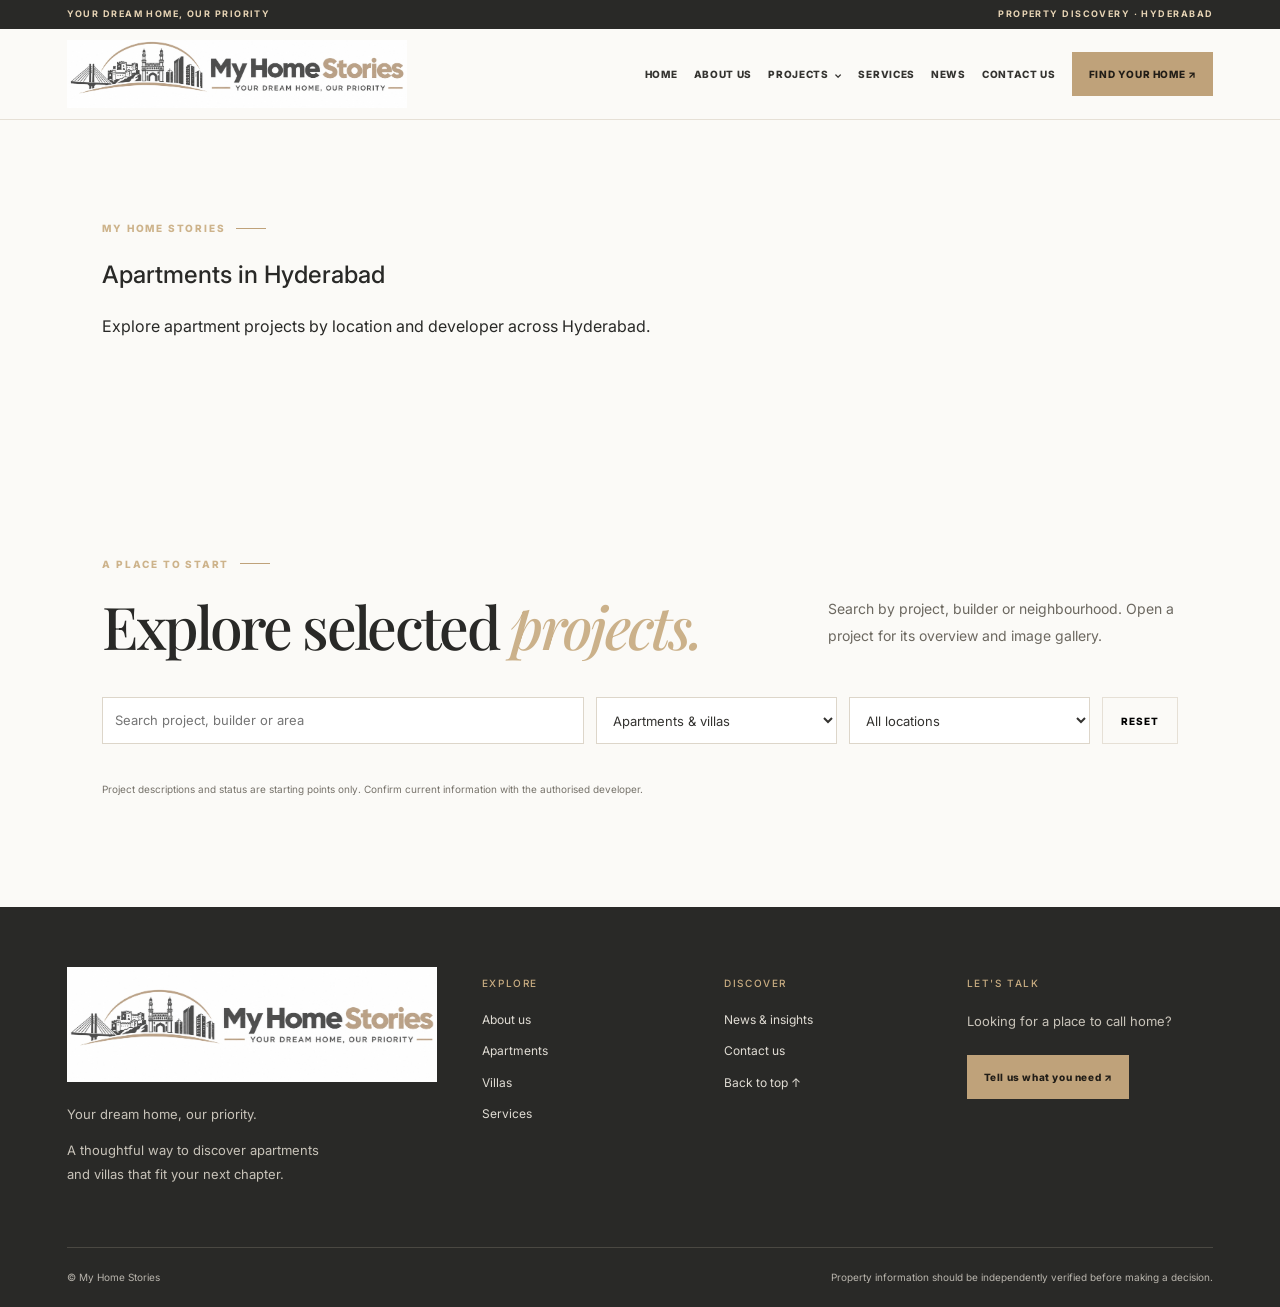
==== apartments.html @ 2fc86d43 "Add dedicated apartments page" ====
<!doctype html>
<html lang="en">
<head>
<meta charset="utf-8"><meta name="viewport" content="width=device-width, initial-scale=1">
<meta name="theme-color" content="#fbfaf7">
<meta name="description" content="Explore apartment projects by location and developer across Hyderabad.">
<title>Apartments in Hyderabad | My Home Stories</title>
<link rel="preconnect" href="https://fonts.googleapis.com"><link rel="preconnect" href="https://fonts.gstatic.com" crossorigin>
<link href="https://fonts.googleapis.com/css2?family=Inter:wght@400;500;600;700;800&family=Playfair+Display:wght@400;500;600;700&display=swap" rel="stylesheet">
<link rel="stylesheet" href="styles.css"><script src="script.js" defer></script>
</head>
<div class="topline"><span>YOUR DREAM HOME, OUR PRIORITY</span><span>PROPERTY DISCOVERY · HYDERABAD</span></div>
<header class="header">
<a class="brand" href="#home" aria-label="My Home Stories home"><span class="brand-logo-crop"><img class="brand-logo" src="assets/my-home-stories-original-logo.webp" alt="My Home Stories — Your dream home, our priority"></span></a>
<button class="mobile-toggle" id="menuToggle" aria-label="Toggle navigation" aria-expanded="false">☰</button>
<nav class="nav" id="mainNav" aria-label="Main navigation">
<a class="nav-item" href="index.html">HOME</a><a class="nav-item" href="about.html">ABOUT US</a>
<div class="nav-group"><button class="nav-item dropdown-toggle" id="projectsToggle">PROJECTS <span>⌄</span></button><div class="dropdown"><a href="projects.html">All Projects ↗</a><a href="apartments.html">Apartments ↗</a><a href="villas.html">Villas ↗</a></div></div>
<a class="nav-item" href="services.html">SERVICES</a><a class="nav-item" href="news.html">NEWS</a><a class="nav-item" href="contact.html">CONTACT US</a>
<a class="nav-cta" href="contact.html">FIND YOUR HOME ↗</a>
</nav></header><main id="app"><section class="page-intro section"><div class="section-kicker">MY HOME STORIES <i></i></div><h1>Apartments in Hyderabad</h1><p>Explore apartment projects by location and developer across Hyderabad.</p></section><section class="project-section section" id="all-projects"><div class="section-head"><div><div class="section-kicker">A PLACE TO START <i></i></div><h2>Explore selected <em>projects.</em></h2></div><p>Search by project, builder or neighbourhood. Open a project for its overview and image gallery.</p></div><div class="filters"><input id="projectQuery" type="search" placeholder="Search project, builder or area" aria-label="Search projects"><select id="projectKind" aria-label="Property type"><option value="all">Apartments & villas</option><option value="Apartment">Apartments</option><option value="Villa">Villas</option></select><select id="projectArea" aria-label="Location"><option value="">All locations</option></select><button id="resetFilters" class="reset-button">RESET</button></div><p class="results-count" id="resultsCount"></p><div class="project-grid" id="projectGrid"></div><p class="sample-note">Project descriptions and status are starting points only. Confirm current information with the authorised developer.</p></section><div class="modal" id="projectModal" aria-hidden="true"><div class="modal-panel" role="dialog" aria-modal="true" aria-labelledby="modalTitle"><button class="modal-close" id="modalClose" aria-label="Close project details">×</button><img id="modalImage" alt=""><div class="modal-content"><span class="section-kicker" id="modalBuilder"></span><h2 id="modalTitle"></h2><p id="modalLocation"></p><p id="modalDescription"></p><h3>Overview & what to verify</h3><ul id="modalAmenities"></ul><a class="gold-button" href="#contact" id="modalEnquire">ENQUIRE ABOUT THIS PROJECT ↗</a></div></div></div></main><footer class="footer"><div class="footer-main"><div><a class="footer-brand" href="index.html" aria-label="My Home Stories home"><span class="footer-logo-crop"><img src="assets/my-home-stories-original-logo.webp" alt="My Home Stories — Your dream home, our priority"></span></a><p>Your dream home, our priority.</p><p class="footer-note">A thoughtful way to discover apartments and villas that fit your next chapter.</p></div><div><h3>EXPLORE</h3><a href="about.html">About us</a><a href="apartments.html">Apartments</a><a href="villas.html">Villas</a><a href="services.html">Services</a></div><div><h3>DISCOVER</h3><a href="news.html">News & insights</a><a href="contact.html">Contact us</a><a href="index.html">Back to top ↑</a></div><div><h3>LET'S TALK</h3><p>Looking for a place to call home?</p><a class="footer-cta" href="contact.html">Tell us what you need ↗</a></div></div><div class="footer-bottom"><span>© <span id="year"></span> My Home Stories</span><span>Property information should be independently verified before making a decision.</span></div></footer><div class="modal" id="projectModal" aria-hidden="true"><div class="modal-panel" role="dialog" aria-modal="true" aria-labelledby="modalTitle"><button class="modal-close" id="modalClose" aria-label="Close project details">×</button><img id="modalImage" alt=""><div class="modal-content"><span class="section-kicker" id="modalBuilder"></span><h2 id="modalTitle"></h2><p id="modalLocation"></p><p id="modalDescription"></p><h3>Overview & what to verify</h3><ul id="modalAmenities"></ul><a class="gold-button" href="#contact" id="modalEnquire">ENQUIRE ABOUT THIS PROJECT ↗</a></div></div></div></body></html>
---- styles.css ----
:root{--ink:#292927;--gold:#bfa27a;--gold-light:#d5bb94;--ivory:#fbfaf7;--paper:#f3f0e9;--muted:#6c6860;--line:#e6e0d6;--serif:"Playfair Display",Georgia,serif;--sans:Inter,Arial,sans-serif}*{box-sizing:border-box}html{scroll-behavior:smooth;scroll-padding-top:110px}body{margin:0;background:var(--ivory);color:var(--ink);font-family:var(--sans);line-height:1.6}a{color:inherit}button,input,select,textarea{font:inherit}.topline{height:29px;background:var(--ink);color:#e7d4b5;display:flex;align-items:center;justify-content:space-between;padding:0 5.2%;font-size:9px;letter-spacing:.16em;font-weight:700}.header{height:91px;padding:0 5.2%;display:flex;align-items:center;justify-content:space-between;background:#fbfaf7f5;border-bottom:1px solid var(--line);position:sticky;top:0;z-index:100;backdrop-filter:blur(12px)}.brand{display:flex;align-items:center;gap:10px;text-decoration:none}.brand-mark{width:42px;height:42px;border:1px solid var(--gold);color:#b08e5f;display:grid;place-items:center;border-radius:50%;font-size:30px}.brand-words{font-size:22px;font-weight:800;letter-spacing:-1.2px;line-height:1.05}.brand-words b,.footer-brand b{color:#b79a73}.brand-words small{display:block;font-size:7px;letter-spacing:.16em;font-weight:700;margin-top:7px;color:#66625b}.nav{display:flex;align-items:center;gap:clamp(12px,1.6vw,25px)}.nav-item{display:flex;align-items:center;gap:5px;background:none;border:0;text-decoration:none;color:#343330;font-size:10px;font-weight:800;letter-spacing:.07em;white-space:nowrap;padding:12px 0;cursor:pointer}.nav-item:hover,.nav-item:focus-visible{color:#a8895e}.nav-group{position:relative}.dropdown{position:absolute;display:none;top:100%;left:-18px;min-width:180px;padding:8px;background:white;border:1px solid var(--line);box-shadow:0 14px 35px #24211a16}.dropdown a{padding:12px 10px;text-decoration:none;font-size:13px;display:block}.dropdown a:hover{background:#f5f0e7}.nav-group:hover .dropdown,.nav-group.open .dropdown{display:block}.nav-cta,.footer-cta{display:inline-flex;align-items:center;gap:9px;background:var(--gold);color:#211d17;text-decoration:none;font-size:10px;font-weight:800;letter-spacing:.06em;padding:14px 17px;white-space:nowrap;border:0;cursor:pointer}.nav-cta:hover,.footer-cta:hover,.gold-button:hover{background:var(--gold-light);transform:translateY(-2px)}.mobile-toggle{display:none;background:transparent;border:0;font-size:24px;cursor:pointer}.hero{height:min(690px,72vw);min-height:550px;position:relative;background:#383a37;color:white;overflow:hidden}.hero-image{position:absolute;inset:0;width:100%;height:100%;object-fit:cover;object-position:center 58%}.hero-shade{position:absolute;inset:0;background:linear-gradient(90deg,#191a18c9,#191a1894 43%,#191a180f),linear-gradient(0deg,#1414124d,transparent 35%)}.hero-content{position:absolute;left:8%;top:15%;max-width:600px}.eyebrow,.section-kicker{display:flex;align-items:center;gap:11px;font-size:10px;font-weight:800;letter-spacing:.18em;color:#cdb38b}.eyebrow i,.section-kicker i{display:inline-block;width:30px;height:1px;background:var(--gold)}h1,h2,h3{font-weight:500}.hero h1,.intro h2,.section-head h2,.promise-copy h2,.dark-band h2,.process h2,.faq h2,.last-cta h2,.contact-copy h2{font-family:var(--serif);font-size:clamp(43px,5.5vw,76px);font-weight:500;line-height:1.08;letter-spacing:-.045em;margin:24px 0}.hero h1 em,.intro h2 em,.section-head h2 em,.promise-copy h2 em,.dark-band h2 em,.process h2 em,.faq h2 em,.last-cta h2 em,.contact-copy h2 em{color:#cbb18a;font-weight:500}.hero-content>p{font-size:15px;line-height:1.9;color:#e3e0d9;max-width:420px}.hero-actions{display:flex;align-items:center;gap:22px;margin-top:32px}.gold-button,.dark-button{display:inline-flex;justify-content:center;align-items:center;gap:12px;padding:17px 21px;background:var(--gold);color:#211d17;text-decoration:none;font-size:10px;font-weight:800;letter-spacing:.08em;transition:all .2s;border:0;cursor:pointer}.text-button{color:white;text-decoration:none;font-size:10px;font-weight:800;letter-spacing:.08em;padding:17px 10px}.hero-foot{position:absolute;top:500px;left:0;right:0;display:flex;justify-content:space-between;max-width:1100px;font-size:9px;letter-spacing:.16em;color:#e3ded5}.hero-stamp{position:absolute;right:8%;bottom:15%;border:1px solid #e3d1b0a1;padding:21px 27px;background:#ffffff0c;backdrop-filter:blur(8px);display:flex;flex-direction:column;min-width:155px}.hero-stamp span{font-size:8px;letter-spacing:.2em;color:#dfc69f}.hero-stamp b{font-family:var(--serif);font-size:27px;line-height:1.1;font-weight:500;margin:8px 0}.hero-stamp i{width:35px;height:2px;background:var(--gold)}.search-wrap{position:relative;z-index:2;background:#f2eee6;padding:28px 6% 20px}.search-bar{max-width:1200px;margin:0 auto;display:grid;grid-template-columns:1.15fr 1fr 1.3fr auto;align-items:center;gap:25px;background:#fff;padding:22px 25px;box-shadow:0 14px 40px #28241b0c;border:1px solid #e7e0d5}.search-intro span,.search-bar label>span{display:block;font-size:9px;letter-spacing:.15em;font-weight:800;color:#a48961;margin-bottom:9px}.search-intro strong{font-family:var(--serif);font-size:23px;font-weight:500}.search-bar label{display:block;border-left:1px solid var(--line);padding-left:24px}.search-bar select,.filters input,.filters select{width:100%;border:1px solid #ddd6ca;outline:none;background:#fff;color:#343330;font-size:13px;padding:12px}.search-bar label select{border:0;padding:4px 0}.search-button{display:flex;align-items:center;justify-content:center;gap:9px;border:0;background:var(--ink);color:white;padding:17px 20px;font-size:10px;font-weight:800;letter-spacing:.06em;cursor:pointer;white-space:nowrap}.search-button:hover{background:var(--gold);color:#211d17}.search-disclaimer{font-size:10px;color:#77736b;text-align:center;margin:13px 0 0}.section{padding:100px 8%}.intro-grid{display:grid;grid-template-columns:1.1fr .9fr;gap:9%;align-items:center;margin-top:10px}.intro h2,.section-head h2,.promise-copy h2,.process h2,.faq h2,.contact-copy h2{font-size:clamp(40px,4.6vw,61px);margin:22px 0 0}.intro-grid>div p,.section-head>p,.promise-copy>p,.dark-band>div>p,.faq>div>p,.contact-copy>p{font-size:14px;line-height:1.95;color:var(--muted)}.inline-link{display:inline-flex;align-items:center;gap:12px;text-decoration:none;color:#393833;font-size:10px;font-weight:800;letter-spacing:.12em;margin-top:16px;border-bottom:1px solid var(--gold);padding:0 0 10px}.discovery{background:#f3f0e9}.section-head{display:flex;justify-content:space-between;align-items:end;gap:30px;margin-bottom:40px}.section-head>p{max-width:350px;margin-bottom:8px}.category-grid{display:grid;grid-template-columns:repeat(3,minmax(0,1fr));gap:22px}.category-card{text-decoration:none;min-width:0}.category-image{height:330px;position:relative;overflow:hidden;background:#ded8ce}.category-image img{width:100%;height:100%;object-fit:cover;transition:transform .55s}.category-card:hover img{transform:scale(1.045)}.category-image>span{position:absolute;top:16px;left:16px;background:#fbfaf7ed;padding:9px 11px;font-size:9px;letter-spacing:.13em;font-weight:800}.category-image>b{position:absolute;bottom:0;right:0;width:47px;height:47px;background:var(--gold);display:grid;place-items:center;font-size:20px}.category-info{display:flex;justify-content:space-between;align-items:start;gap:10px;padding:19px 2px}.category-info h3{font-family:var(--serif);font-size:20px;margin:0 0 9px}.category-info p{font-size:10px;color:#716c63;margin:0}.sample-note{font-size:10px;color:#77736b;margin-top:22px}.project-section{background:#fbfaf7}.filters{display:grid;grid-template-columns:2fr 1fr 1fr auto;gap:12px;margin:20px 0 10px}.filters input,.filters select{min-width:0}.reset-button{background:none;border:1px solid var(--line);padding:10px 18px;font-size:10px;font-weight:800;letter-spacing:.1em;cursor:pointer}.results-count{font-size:12px;color:var(--muted);margin:15px 0}.project-grid{display:grid;grid-template-columns:repeat(3,minmax(0,1fr));gap:24px}.project-card{border:1px solid #e8e2d8;background:#fff;min-width:0;transition:transform .2s,box-shadow .2s;cursor:pointer}.project-card:hover{transform:translateY(-3px);box-shadow:0 12px 34px #26231c0d}.project-card img{width:100%;height:220px;object-fit:cover;display:block}.project-card .image-wrap{height:220px;position:relative;overflow:hidden;background:#e9e4da}.image-wrap .tag{position:absolute;top:14px;left:14px;background:#fff;padding:7px 10px;font-size:10px;text-transform:uppercase;letter-spacing:1px}.image-wrap .status{position:absolute;right:12px;top:12px;background:#345b45;color:white;padding:7px 9px;font-size:9px;font-weight:700;letter-spacing:.5px}.card-body{padding:20px}.builder{font-size:10px;letter-spacing:1.6px;text-transform:uppercase;color:#9b7845;font-weight:700}.card-body h3{margin:8px 0 10px;font:500 23px/1.25 var(--serif)}.card-body p{color:#65625c;font-size:12px;line-height:1.7}.card-foot{display:flex;justify-content:space-between;gap:8px;border-top:1px solid #eee8df;padding-top:14px;margin-top:16px;color:#846336;font-size:10px;font-weight:700;letter-spacing:.5px}.promise{display:grid;grid-template-columns:1.05fr .95fr;gap:9%;align-items:center}.promise-visual{height:590px;position:relative}.promise-visual>img{width:100%;height:100%;object-fit:cover}.visual-label{position:absolute;bottom:25px;left:25px;background:#292927ed;color:white;padding:24px}.visual-label span{font-size:9px;letter-spacing:.16em;color:#d0b58a}.visual-label b{display:block;font:500 28px/1.2 var(--serif);margin-top:10px}.promise-item{display:flex;gap:16px;margin-top:24px}.promise-item>span{width:42px;height:42px;flex:0 0 42px;border:1px solid #d7c7ae;color:#9e8053;display:grid;place-items:center;font-size:20px}.promise-item h3{font:500 17px var(--serif);margin:0 0 5px}.promise-item p{font-size:12px;color:#77736b;margin:0}.dark-band{background:var(--ink);color:white;display:grid;grid-template-columns:1fr .65fr;align-items:center;gap:10%}.dark-band h2{font-size:clamp(38px,4.6vw,60px)}.dark-band>div>p{color:#d0cbc1}.process{background:#f3f0e9}.steps{display:grid;grid-template-columns:repeat(3,1fr);gap:35px;margin-top:42px}.steps article{border-top:1px solid #cfc4b1;padding-top:20px}.steps article>span{font-size:10px;letter-spacing:.15em;color:#a48961;font-weight:800}.steps h3{font:500 23px var(--serif)}.steps p{font-size:13px;line-height:1.8;color:var(--muted)}.news-grid{display:grid;grid-template-columns:repeat(3,1fr);gap:18px}.news-grid article{padding:26px;border:1px solid var(--line);background:white}.news-grid article>span{font-size:9px;letter-spacing:.16em;color:#a48961;font-weight:800}.news-grid h3{font:500 23px/1.25 var(--serif)}.news-grid p{font-size:13px;color:var(--muted);line-height:1.8}.faq{display:grid;grid-template-columns:.75fr 1.25fr;gap:10%}.faq-list details{border-bottom:1px solid var(--line);padding:18px 0}.faq-list summary{cursor:pointer;font-weight:600;font-size:14px;display:flex;justify-content:space-between;gap:20px}.faq-list details p{font-size:13px;line-height:1.8;color:var(--muted)}.last-cta{padding:70px 8%;display:flex;align-items:center;justify-content:space-between;gap:30px;background:#eae3d7}.last-cta>div>span{font-size:9px;letter-spacing:.16em;font-weight:800;color:#8d714b}.last-cta h2{font-size:clamp(38px,4.5vw,58px);margin:15px 0 0}.dark-button{background:var(--ink);color:white}.contact-section{display:grid;grid-template-columns:.8fr 1.2fr;gap:8%;align-items:start}.contact-copy h2{font-size:48px}.contact-note{margin-top:30px!important}.enquiry-form{padding:32px;background:#f3f0e9;border:1px solid #e5ded3}.enquiry-form h3{font:500 31px var(--serif);margin:0 0 8px}.enquiry-form>p{font-size:11px;color:#77736b;margin-bottom:25px}.form-grid{display:grid;grid-template-columns:1fr 1fr;gap:18px}.form-grid label{font-size:11px;font-weight:700;display:flex;flex-direction:column;gap:8px}.form-grid input,.form-grid select,.form-grid textarea{width:100%;font-size:12px;padding:13px;border:1px solid #dcd5c9;background:white;color:var(--ink)}.form-grid input:focus,.form-grid select:focus,.form-grid textarea:focus{outline:2px solid var(--gold);outline-offset:1px}.full{grid-column:1/-1}.enquiry-form>button{margin-top:22px}.enquiry-form small{display:block;font-size:10px;line-height:1.7;color:#77736b;margin-top:15px}.form-status{font-size:13px;color:#31583f}.footer{background:var(--ink);color:#f8f5ef;padding:60px 5.2% 0}.footer-main{display:grid;grid-template-columns:1.5fr .8fr .8fr 1fr;gap:45px;padding-bottom:48px}.footer-brand{font-family:var(--serif);font-size:29px;color:white;text-decoration:none}.footer-main p{font-size:13px;color:#c8c3b9;line-height:1.8}.footer-note{max-width:270px}.footer-main h3{font-size:10px;letter-spacing:.16em;color:#c9ad82;margin:8px 0 19px}.footer-main>div>a:not(.footer-brand):not(.footer-cta){display:block;text-decoration:none;color:#e0dcd4;font-size:12px;margin:12px 0}.footer-cta{margin-top:8px}.footer-bottom{border-top:1px solid #4a4842;min-height:60px;display:flex;align-items:center;justify-content:space-between;gap:15px;color:#b9b5ad;font-size:10px}.footer-bottom span:last-child{text-align:right}.modal{display:none;position:fixed;inset:0;z-index:500;background:#171714d9;padding:4vh 4vw;overflow:auto}.modal.open{display:grid;place-items:center}.modal-panel{position:relative;background:var(--ivory);width:min(1000px,100%);max-height:92vh;overflow:auto;display:grid;grid-template-columns:1fr 1fr}.modal-panel>img{width:100%;height:100%;min-height:450px;object-fit:cover}.modal-content{padding:38px}.modal-content h2{font:500 38px/1.15 var(--serif)}.modal-content p,.modal-content li{font-size:13px;line-height:1.8;color:var(--muted)}.modal-close{position:absolute;right:12px;top:12px;z-index:1;border:0;background:#fff;width:38px;height:38px;font-size:25px;cursor:pointer}.modal-content ul{padding-left:20px}.modal-content .gold-button{margin-top:15px}.section-kicker{font-size:10px}.nav-item:focus-visible,.gold-button:focus-visible,.search-button:focus-visible{outline:2px solid #a7834e;outline-offset:3px}@media(max-width:1050px){.header{height:78px}.mobile-toggle{display:block}.nav{display:none;position:absolute;top:100%;left:0;right:0;background:var(--ivory);padding:18px 5%;border-bottom:1px solid var(--line);align-items:stretch;flex-direction:column;gap:3px}.nav.open{display:flex}.nav-item{font-size:12px}.nav-cta{justify-content:center;margin-top:8px}.dropdown{position:static;box-shadow:none;margin:0 0 8px 10px}.category-grid,.project-grid{grid-template-columns:repeat(2,minmax(0,1fr))}.filters{grid-template-columns:repeat(2,minmax(0,1fr))}.filterTitle{grid-column:1/-1}.promise{gap:5%}.promise-visual{height:480px}.footer-main{grid-template-columns:1fr 1fr;gap:28px}}@media(max-width:650px){.topline{padding:0 5%;font-size:8px}.topline span:last-child{display:none}.header{padding:0 5%;height:72px}.brand-words{font-size:19px}.brand-mark{width:36px;height:36px}.brand-words small{font-size:6px}.hero{height:610px;min-height:0}.hero-content{left:6%;right:6%;top:13%}.hero h1{font-size:clamp(42px,12vw,58px)}.hero-stamp{right:6%;bottom:8%;padding:14px 17px;min-width:120px}.hero-stamp b{font-size:22px}.hero-foot{top:440px;font-size:7px}.hero-actions{gap:8px;flex-wrap:wrap}.gold-button,.text-button{padding:14px 13px;font-size:9px}.search-wrap{padding:20px 5%}.search-bar{grid-template-columns:1fr;gap:15px;padding:20px}.search-bar label{border-left:0;border-top:1px solid var(--line);padding:13px 0 0}.section{padding:65px 6%}.intro-grid,.promise,.dark-band,.faq,.contact-section{grid-template-columns:1fr;gap:28px}.intro-grid{margin-top:0}.intro h2,.section-head h2,.promise-copy h2,.process h2,.faq h2,.contact-copy h2{font-size:42px}.section-head{align-items:start;flex-direction:column;gap:10px}.category-grid,.project-grid,.news-grid,.steps{grid-template-columns:1fr}.category-image{height:280px}.filters{grid-template-columns:1fr 1fr}.filters input{grid-column:1/-1}.promise-visual{height:420px}.dark-band{gap:10px}.last-cta{padding:55px 6%;align-items:flex-start;flex-direction:column}.last-cta h2{font-size:42px}.form-grid{grid-template-columns:1fr}.full{grid-column:auto}.enquiry-form{padding:23px}.footer{padding:42px 5% 0}.footer-main{grid-template-columns:1fr 1fr;gap:20px}.footer-main>div:first-child{grid-column:1/-1}.footer-bottom{padding:15px 0;align-items:flex-start;flex-direction:column}.footer-bottom span:last-child{text-align:left}.modal{padding:2vh 3vw}.modal-panel{grid-template-columns:1fr;max-height:96vh}.modal-panel>img{height:220px;min-height:220px}.modal-content{padding:24px}.modal-content h2{font-size:31px}}
/* Clear brand logo treatment */
.brand{display:flex;align-items:center;min-width:0;flex:0 1 360px}.brand-logo{display:block;width:clamp(230px,27vw,360px);height:auto;max-height:66px;object-fit:contain;object-position:left center}.footer-brand{display:inline-flex;max-width:360px}.footer-brand img{display:block;width:min(100%,340px);height:auto;max-height:86px;object-fit:contain;object-position:left center;background:#fff;padding:5px 8px}.footer-main>div:first-child{min-width:0}@media(max-width:1050px){.brand{flex:0 1 310px}.brand-logo{width:clamp(200px,34vw,300px);max-height:58px}}@media(max-width:650px){.brand{flex:0 1 255px}.brand-logo{width:clamp(180px,60vw,250px);max-height:52px}.footer-brand img{width:min(100%,300px);max-height:74px}}


/* Exact uploaded logo: preserve its original proportions and keep it legible */
.header .brand{flex:0 1 270px;min-width:0;max-width:270px;display:flex;align-items:center;overflow:visible}
.header .brand-logo{display:block;width:100%;height:auto;max-height:none;max-width:270px;object-fit:contain;object-position:left center;background:transparent;flex-shrink:0}
.footer .footer-brand{display:inline-flex;width:min(100%,340px);max-width:340px;align-items:center;background:#fff;padding:4px 6px}
.footer .footer-brand img{display:block;width:100%;height:auto;max-height:none;max-width:100%;object-fit:contain;object-position:left center;padding:0;background:transparent}
.footer-main>div:first-child{min-width:0}
@media(max-width:1050px){
 .header .brand{flex-basis:245px;max-width:245px}
 .header .brand-logo{max-width:245px}
}
@media(max-width:650px){
 .header{height:76px}
 .header .brand{flex-basis:195px;max-width:195px}
 .header .brand-logo{max-width:195px}
 .mobile-toggle{flex:0 0 auto;margin-left:10px}
 .footer .footer-brand{width:min(100%,300px)}
}


/* Header logo visibility fix: larger on desktop, balanced with navigation */
.header{gap:clamp(12px,2vw,30px)}
.header .brand{flex:0 1 clamp(280px,24vw,360px);width:clamp(280px,24vw,360px);max-width:360px;min-width:0}
.header .brand-logo{width:100%;max-width:360px;height:auto;max-height:none;object-fit:contain;object-position:left center}
.nav{flex:0 1 auto;min-width:0;gap:clamp(9px,1.25vw,20px)}
@media(max-width:1150px){
 .header .brand{flex-basis:250px;width:250px;max-width:250px}
 .header .brand-logo{max-width:250px}
}
@media(max-width:1050px){
 .header{gap:12px}
 .header .brand{flex:0 1 280px;width:280px;max-width:280px}
 .header .brand-logo{max-width:280px}
}
@media(max-width:650px){
 .header{gap:8px}
 .header .brand{flex:0 1 min(72vw,270px);width:min(72vw,270px);max-width:min(72vw,270px)}
 .header .brand-logo{max-width:100%}
}


/* Use the exact uploaded logo artwork; clip only its excess vertical white canvas */
.header .brand{display:flex;align-items:center;flex:0 1 340px;width:340px;max-width:340px;min-width:0;overflow:visible}
.brand-logo-crop{display:block;position:relative;width:100%;height:68px;overflow:hidden;background:transparent;flex:0 1 auto}
.brand-logo-crop .brand-logo{position:absolute;display:block;width:100%;max-width:none;height:auto;max-height:none;left:0;top:50%;transform:translateY(-50%);object-fit:contain;object-position:center;background:transparent}
.footer .footer-brand{display:inline-flex;width:min(100%,370px);max-width:370px;background:#fff;padding:0;overflow:hidden;align-items:center}
.footer-logo-crop{display:block;position:relative;width:100%;height:115px;overflow:hidden;background:#fff}
.footer-logo-crop img{position:absolute;display:block;width:100%;height:auto;max-height:none;max-width:none;left:0;top:50%;transform:translateY(-50%);object-fit:contain;object-position:center;padding:0;background:#fff}
@media(max-width:1150px){.header .brand{flex-basis:280px;width:280px;max-width:280px}.brand-logo-crop{height:58px}}
@media(max-width:1050px){.header .brand{flex:0 1 290px;width:290px;max-width:290px}.brand-logo-crop{height:60px}}
@media(max-width:650px){.header{gap:8px}.header .brand{flex:0 1 min(70vw,270px);width:min(70vw,270px);max-width:min(70vw,270px)}.brand-logo-crop{height:52px}.footer-logo-crop{height:90px}}
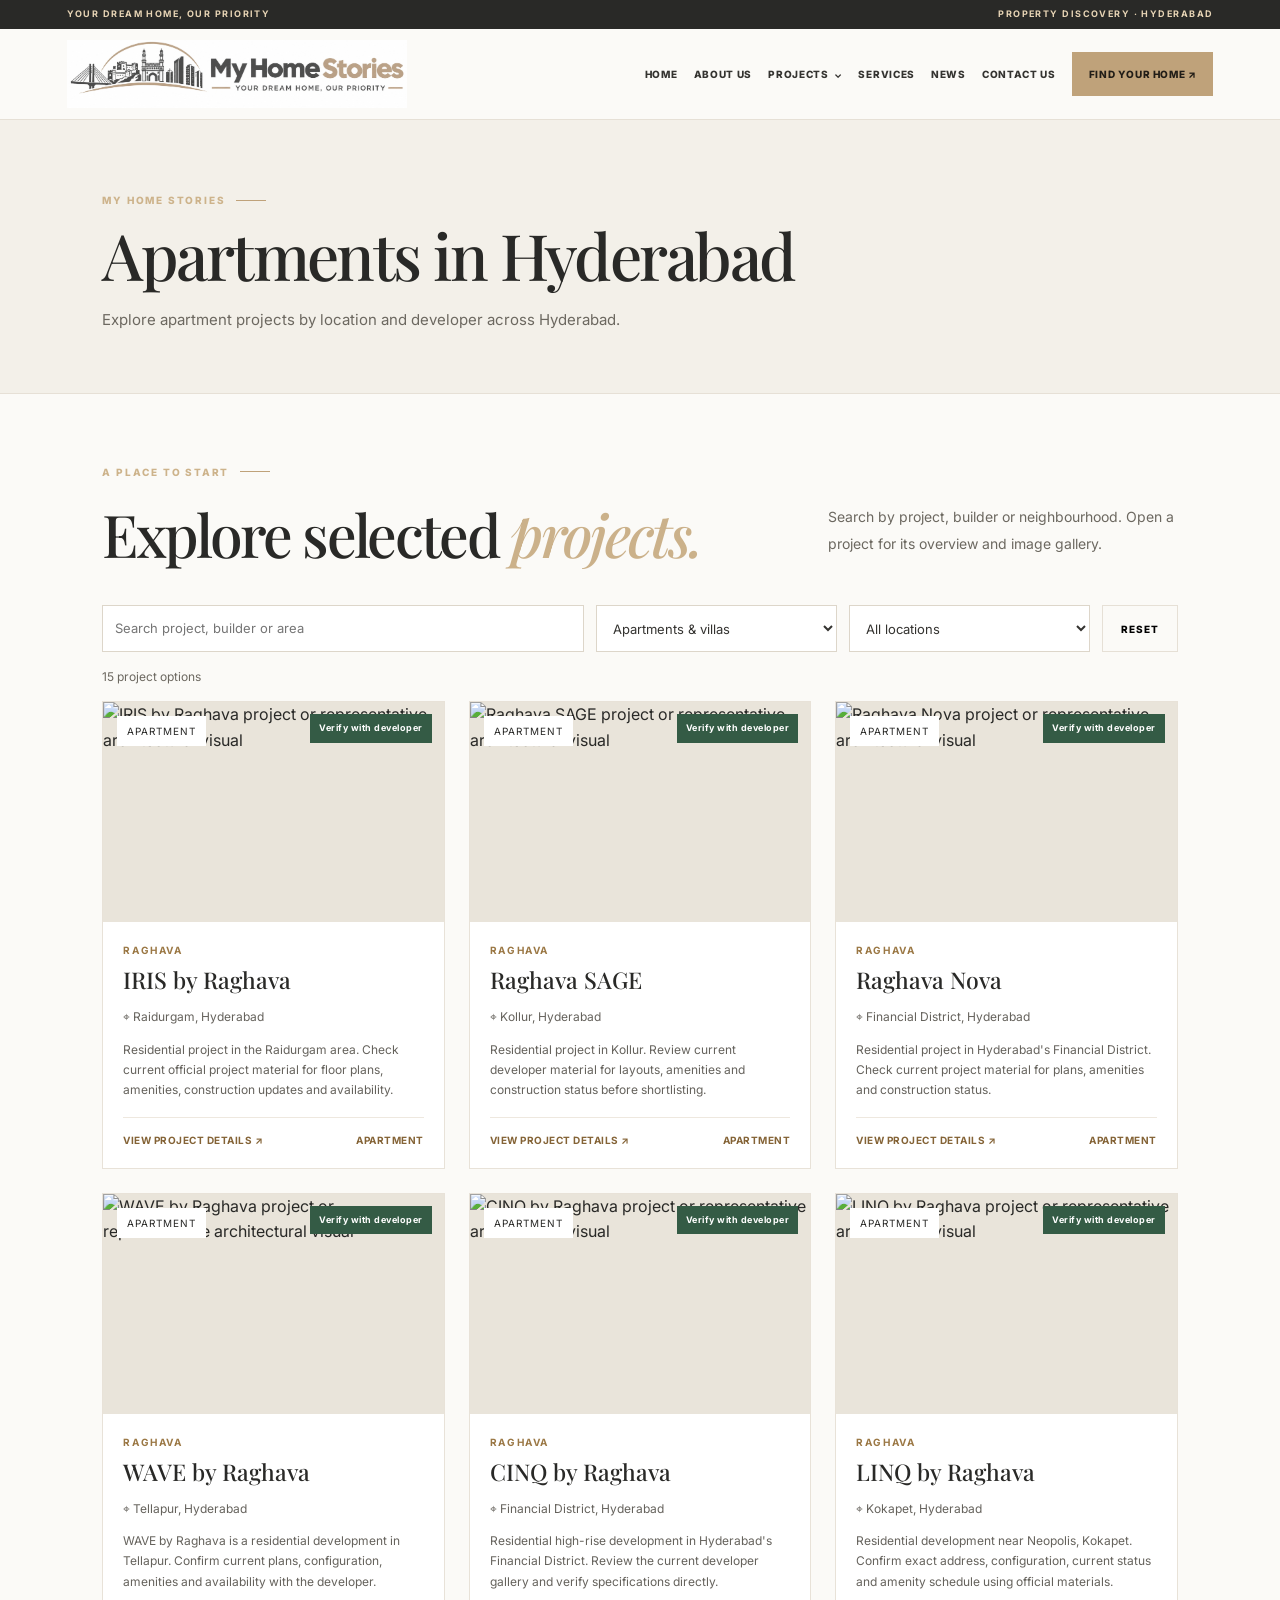
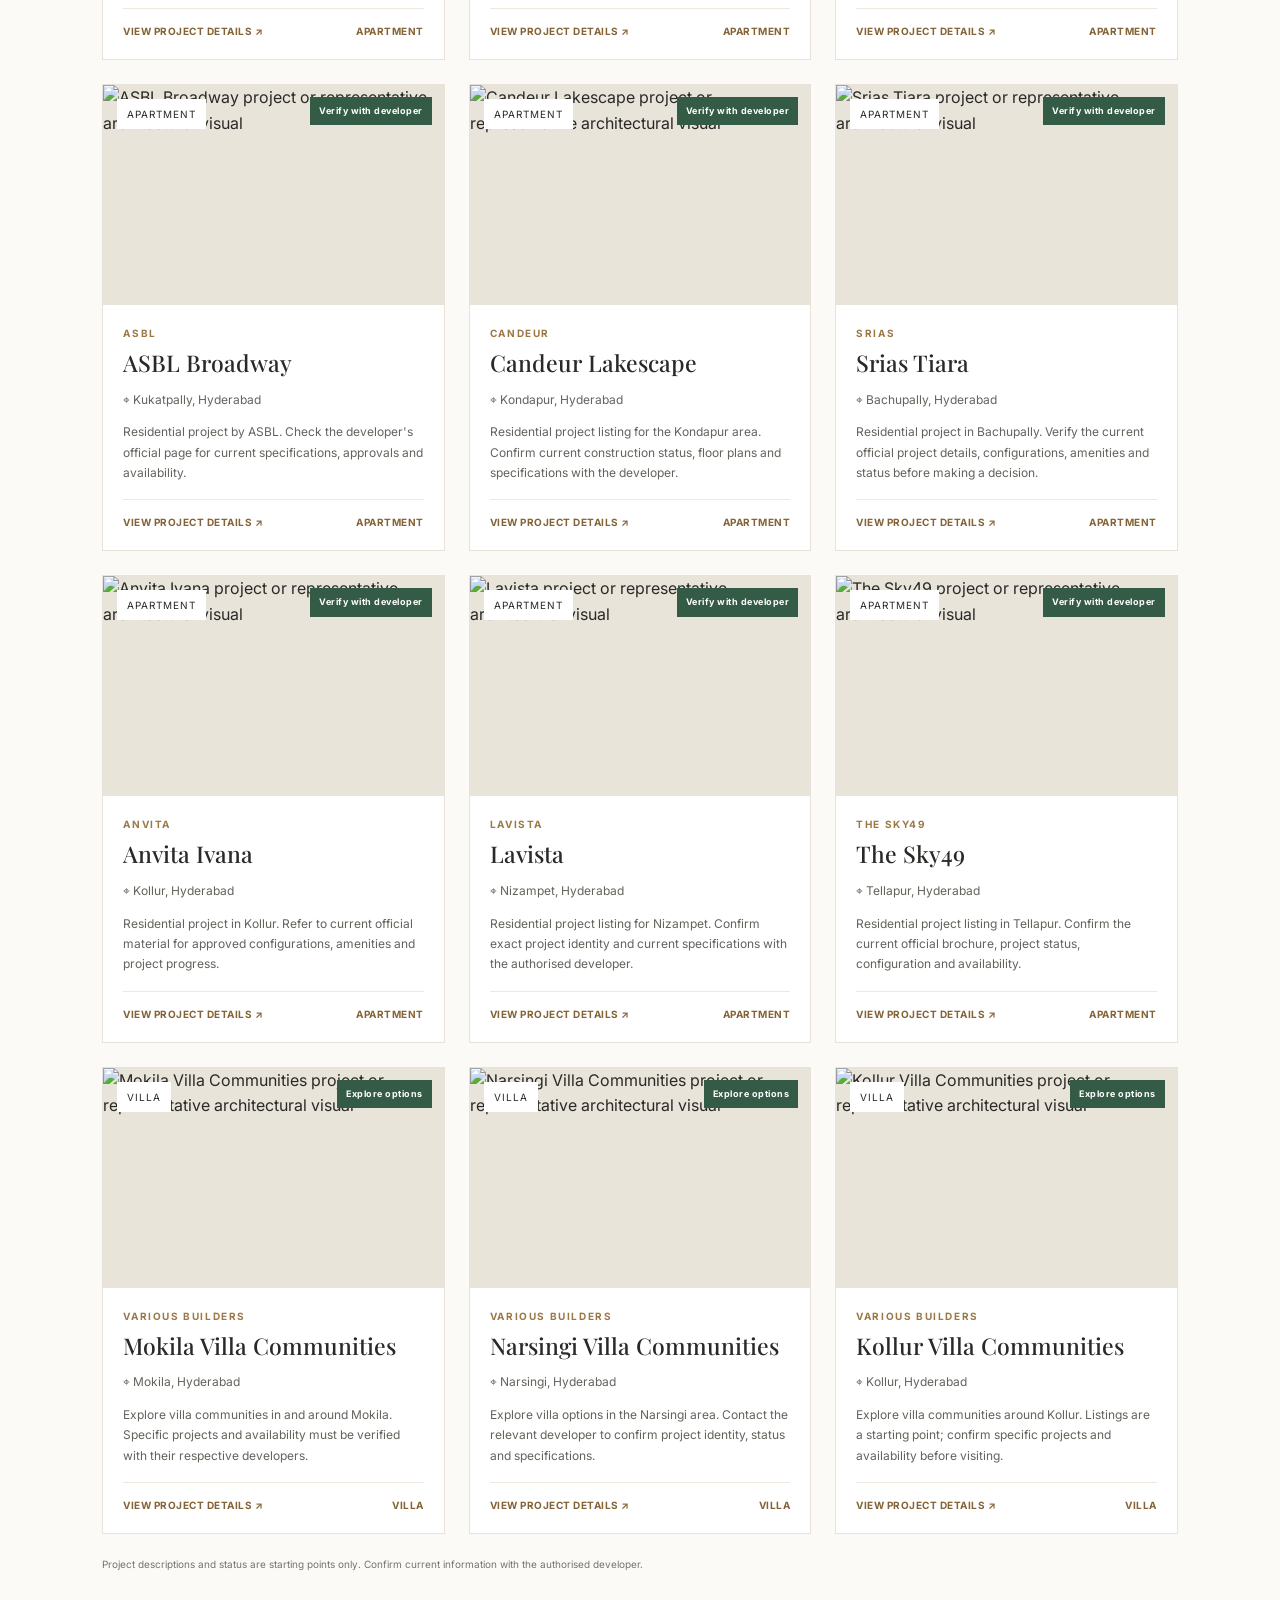
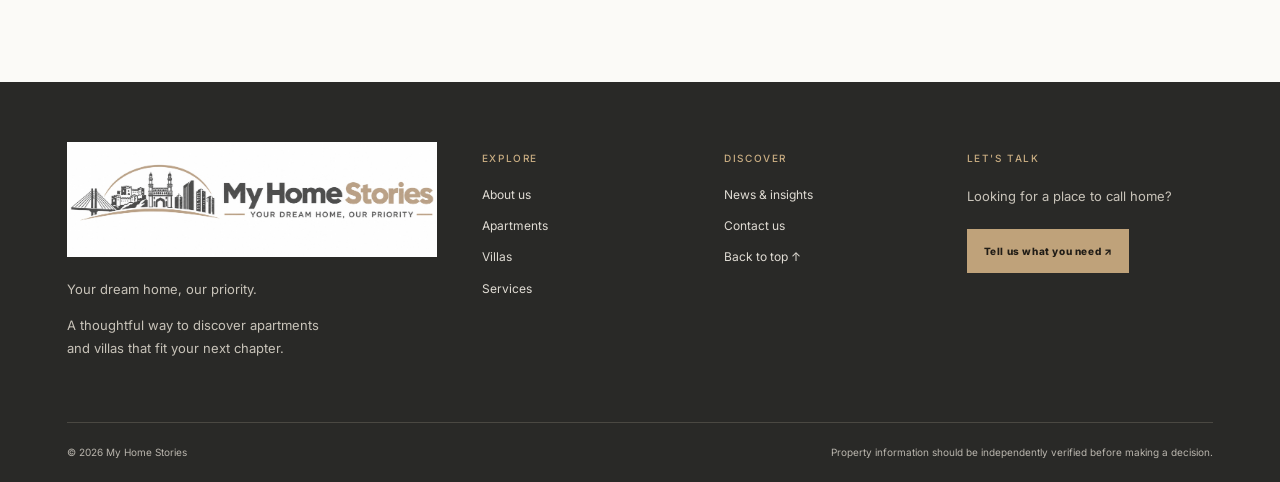
==== commit 25be56f2: "Show homepage locations in apartments filter" ====
--- a/apartments.html
+++ b/apartments.html
@@ -18,4 +18,4 @@
 <div class="nav-group"><button class="nav-item dropdown-toggle" id="projectsToggle">PROJECTS <span>⌄</span></button><div class="dropdown"><a href="projects.html">All Projects ↗</a><a href="apartments.html">Apartments ↗</a><a href="villas.html">Villas ↗</a></div></div>
 <a class="nav-item" href="services.html">SERVICES</a><a class="nav-item" href="news.html">NEWS</a><a class="nav-item" href="contact.html">CONTACT US</a>
 <a class="nav-cta" href="contact.html">FIND YOUR HOME ↗</a>
-</nav></header><main id="app"><section class="page-intro section"><div class="section-kicker">MY HOME STORIES <i></i></div><h1>Apartments in Hyderabad</h1><p>Explore apartment projects by location and developer across Hyderabad.</p></section><section class="project-section section" id="all-projects"><div class="section-head"><div><div class="section-kicker">A PLACE TO START <i></i></div><h2>Explore selected <em>projects.</em></h2></div><p>Search by project, builder or neighbourhood. Open a project for its overview and image gallery.</p></div><div class="filters"><input id="projectQuery" type="search" placeholder="Search project, builder or area" aria-label="Search projects"><select id="projectKind" aria-label="Property type"><option value="all">Apartments & villas</option><option value="Apartment">Apartments</option><option value="Villa">Villas</option></select><select id="projectArea" aria-label="Location"><option value="">All locations</option></select><button id="resetFilters" class="reset-button">RESET</button></div><p class="results-count" id="resultsCount"></p><div class="project-grid" id="projectGrid"></div><p class="sample-note">Project descriptions and status are starting points only. Confirm current information with the authorised developer.</p></section><div class="modal" id="projectModal" aria-hidden="true"><div class="modal-panel" role="dialog" aria-modal="true" aria-labelledby="modalTitle"><button class="modal-close" id="modalClose" aria-label="Close project details">×</button><img id="modalImage" alt=""><div class="modal-content"><span class="section-kicker" id="modalBuilder"></span><h2 id="modalTitle"></h2><p id="modalLocation"></p><p id="modalDescription"></p><h3>Overview & what to verify</h3><ul id="modalAmenities"></ul><a class="gold-button" href="#contact" id="modalEnquire">ENQUIRE ABOUT THIS PROJECT ↗</a></div></div></div></main><footer class="footer"><div class="footer-main"><div><a class="footer-brand" href="index.html" aria-label="My Home Stories home"><span class="footer-logo-crop"><img src="assets/my-home-stories-original-logo.webp" alt="My Home Stories — Your dream home, our priority"></span></a><p>Your dream home, our priority.</p><p class="footer-note">A thoughtful way to discover apartments and villas that fit your next chapter.</p></div><div><h3>EXPLORE</h3><a href="about.html">About us</a><a href="apartments.html">Apartments</a><a href="villas.html">Villas</a><a href="services.html">Services</a></div><div><h3>DISCOVER</h3><a href="news.html">News & insights</a><a href="contact.html">Contact us</a><a href="index.html">Back to top ↑</a></div><div><h3>LET'S TALK</h3><p>Looking for a place to call home?</p><a class="footer-cta" href="contact.html">Tell us what you need ↗</a></div></div><div class="footer-bottom"><span>© <span id="year"></span> My Home Stories</span><span>Property information should be independently verified before making a decision.</span></div></footer><div class="modal" id="projectModal" aria-hidden="true"><div class="modal-panel" role="dialog" aria-modal="true" aria-labelledby="modalTitle"><button class="modal-close" id="modalClose" aria-label="Close project details">×</button><img id="modalImage" alt=""><div class="modal-content"><span class="section-kicker" id="modalBuilder"></span><h2 id="modalTitle"></h2><p id="modalLocation"></p><p id="modalDescription"></p><h3>Overview & what to verify</h3><ul id="modalAmenities"></ul><a class="gold-button" href="#contact" id="modalEnquire">ENQUIRE ABOUT THIS PROJECT ↗</a></div></div></div></body></html>+</nav></header><main id="app"><section class="page-intro section"><div class="section-kicker">MY HOME STORIES <i></i></div><h1>Apartments in Hyderabad</h1><p>Explore apartment projects by location and developer across Hyderabad.</p></section><section class="project-section section" id="all-projects"><div class="section-head"><div><div class="section-kicker">A PLACE TO START <i></i></div><h2>Explore selected <em>projects.</em></h2></div><p>Search by project, builder or neighbourhood. Open a project for its overview and image gallery.</p></div><div class="filters"><input id="projectQuery" type="search" placeholder="Search project, builder or area" aria-label="Search projects"><select id="projectKind" aria-label="Property type"><option value="all">Apartments & villas</option><option value="Apartment">Apartments</option><option value="Villa">Villas</option></select><select id="projectArea" aria-label="Location"><option value="">All locations</option><option value="Neopolis">Neopolis</option><option value="Financial District">Financial District</option><option value="Puppalaguda">Puppalaguda</option><option value="Hi-Tech City">Hi-Tech City</option><option value="Manikonda">Manikonda</option><option value="Narsingi">Narsingi</option><option value="Tellapur">Tellapur</option><option value="Kollur">Kollur</option><option value="Mokila">Mokila</option><option value="Miyapur">Miyapur</option><option value="Kondapur">Kondapur</option><option value="Kukatpally">Kukatpally</option><option value="Bachupally">Bachupally</option><option value="Rajendra Nagar">Rajendra Nagar</option></select><button id="resetFilters" class="reset-button">RESET</button></div><p class="results-count" id="resultsCount"></p><div class="project-grid" id="projectGrid"></div><p class="sample-note">Project descriptions and status are starting points only. Confirm current information with the authorised developer.</p></section><div class="modal" id="projectModal" aria-hidden="true"><div class="modal-panel" role="dialog" aria-modal="true" aria-labelledby="modalTitle"><button class="modal-close" id="modalClose" aria-label="Close project details">×</button><img id="modalImage" alt=""><div class="modal-content"><span class="section-kicker" id="modalBuilder"></span><h2 id="modalTitle"></h2><p id="modalLocation"></p><p id="modalDescription"></p><h3>Overview & what to verify</h3><ul id="modalAmenities"></ul><a class="gold-button" href="#contact" id="modalEnquire">ENQUIRE ABOUT THIS PROJECT ↗</a></div></div></div></main><footer class="footer"><div class="footer-main"><div><a class="footer-brand" href="index.html" aria-label="My Home Stories home"><span class="footer-logo-crop"><img src="assets/my-home-stories-original-logo.webp" alt="My Home Stories — Your dream home, our priority"></span></a><p>Your dream home, our priority.</p><p class="footer-note">A thoughtful way to discover apartments and villas that fit your next chapter.</p></div><div><h3>EXPLORE</h3><a href="about.html">About us</a><a href="apartments.html">Apartments</a><a href="villas.html">Villas</a><a href="services.html">Services</a></div><div><h3>DISCOVER</h3><a href="news.html">News & insights</a><a href="contact.html">Contact us</a><a href="index.html">Back to top ↑</a></div><div><h3>LET'S TALK</h3><p>Looking for a place to call home?</p><a class="footer-cta" href="contact.html">Tell us what you need ↗</a></div></div><div class="footer-bottom"><span>© <span id="year"></span> My Home Stories</span><span>Property information should be independently verified before making a decision.</span></div></footer><div class="modal" id="projectModal" aria-hidden="true"><div class="modal-panel" role="dialog" aria-modal="true" aria-labelledby="modalTitle"><button class="modal-close" id="modalClose" aria-label="Close project details">×</button><img id="modalImage" alt=""><div class="modal-content"><span class="section-kicker" id="modalBuilder"></span><h2 id="modalTitle"></h2><p id="modalLocation"></p><p id="modalDescription"></p><h3>Overview & what to verify</h3><ul id="modalAmenities"></ul><a class="gold-button" href="#contact" id="modalEnquire">ENQUIRE ABOUT THIS PROJECT ↗</a></div></div></div></body></html>
--- a/styles.css
+++ b/styles.css
@@ -53,3 +53,12 @@
 @media(max-width:1150px){.header .brand{flex-basis:280px;width:280px;max-width:280px}.brand-logo-crop{height:58px}}
 @media(max-width:1050px){.header .brand{flex:0 1 290px;width:290px;max-width:290px}.brand-logo-crop{height:60px}}
 @media(max-width:650px){.header{gap:8px}.header .brand{flex:0 1 min(70vw,270px);width:min(70vw,270px);max-width:min(70vw,270px)}.brand-logo-crop{height:52px}.footer-logo-crop{height:90px}}
+
+
+/* Dedicated multi-page layouts */
+.page-intro{padding:72px 8% 58px;background:#f3f0e9;border-bottom:1px solid var(--line)}
+.page-intro .section-kicker{margin-bottom:12px}
+.page-intro h1{font-family:var(--serif);font-size:clamp(40px,5vw,68px);font-weight:500;line-height:1.1;letter-spacing:-.04em;margin:0 0 16px;color:var(--ink)}
+.page-intro p{max-width:720px;font-size:15px;line-height:1.9;color:var(--muted);margin:0}
+.page-intro+.section{padding-top:70px}
+@media(max-width:650px){.page-intro{padding:48px 6% 40px}.page-intro h1{font-size:42px}.page-intro p{font-size:13px}}
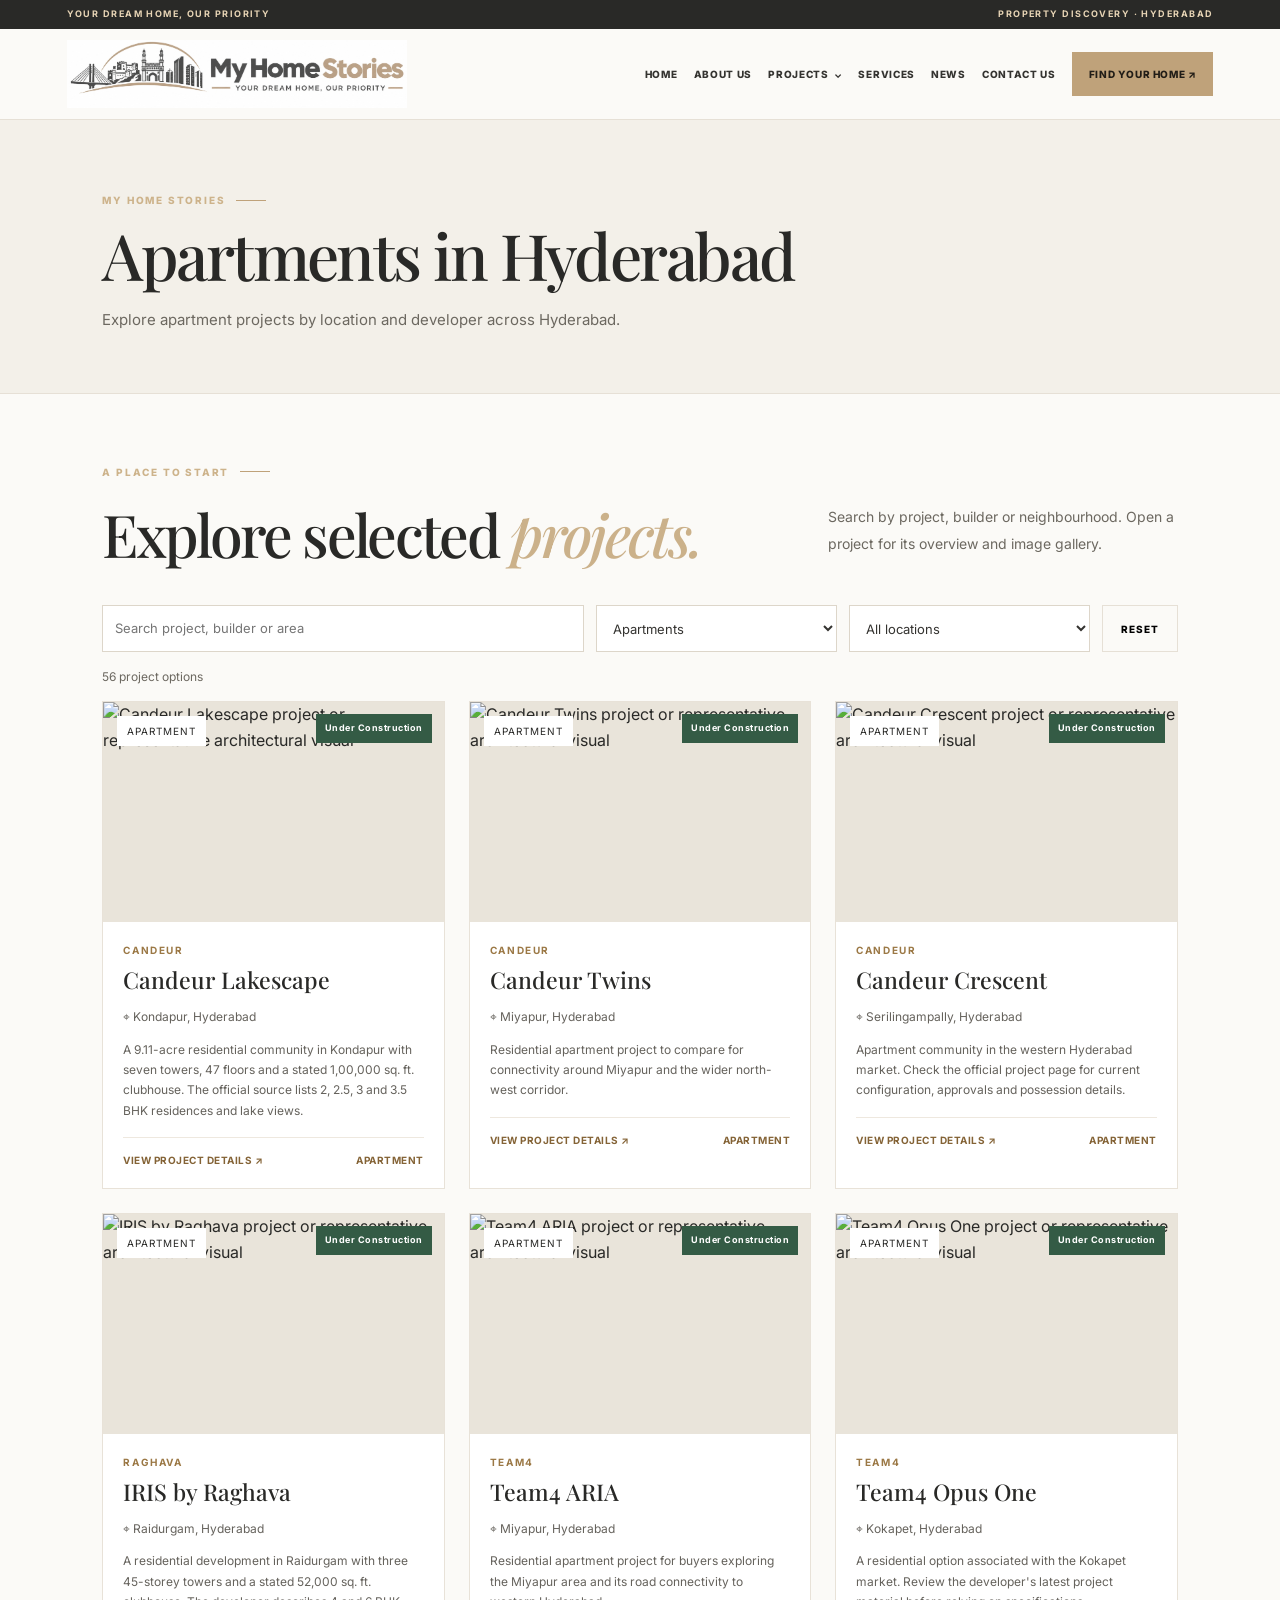
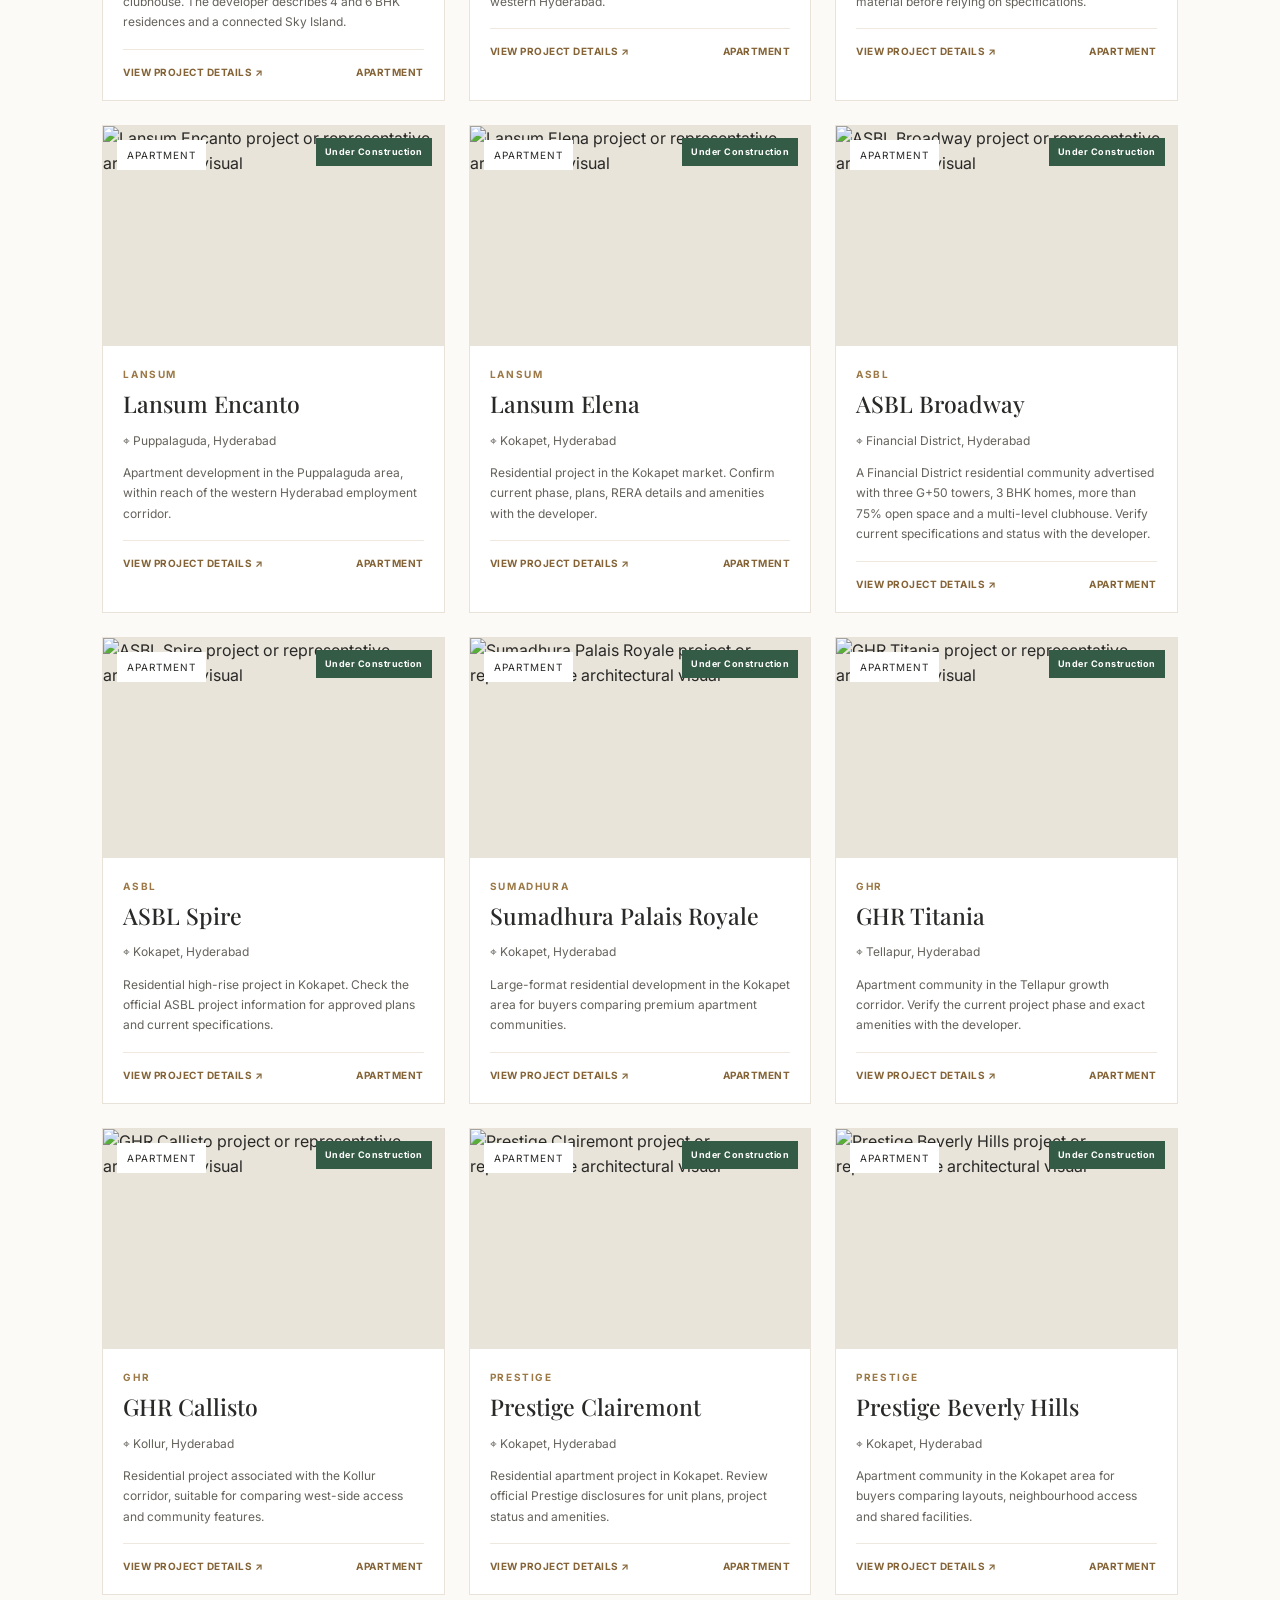
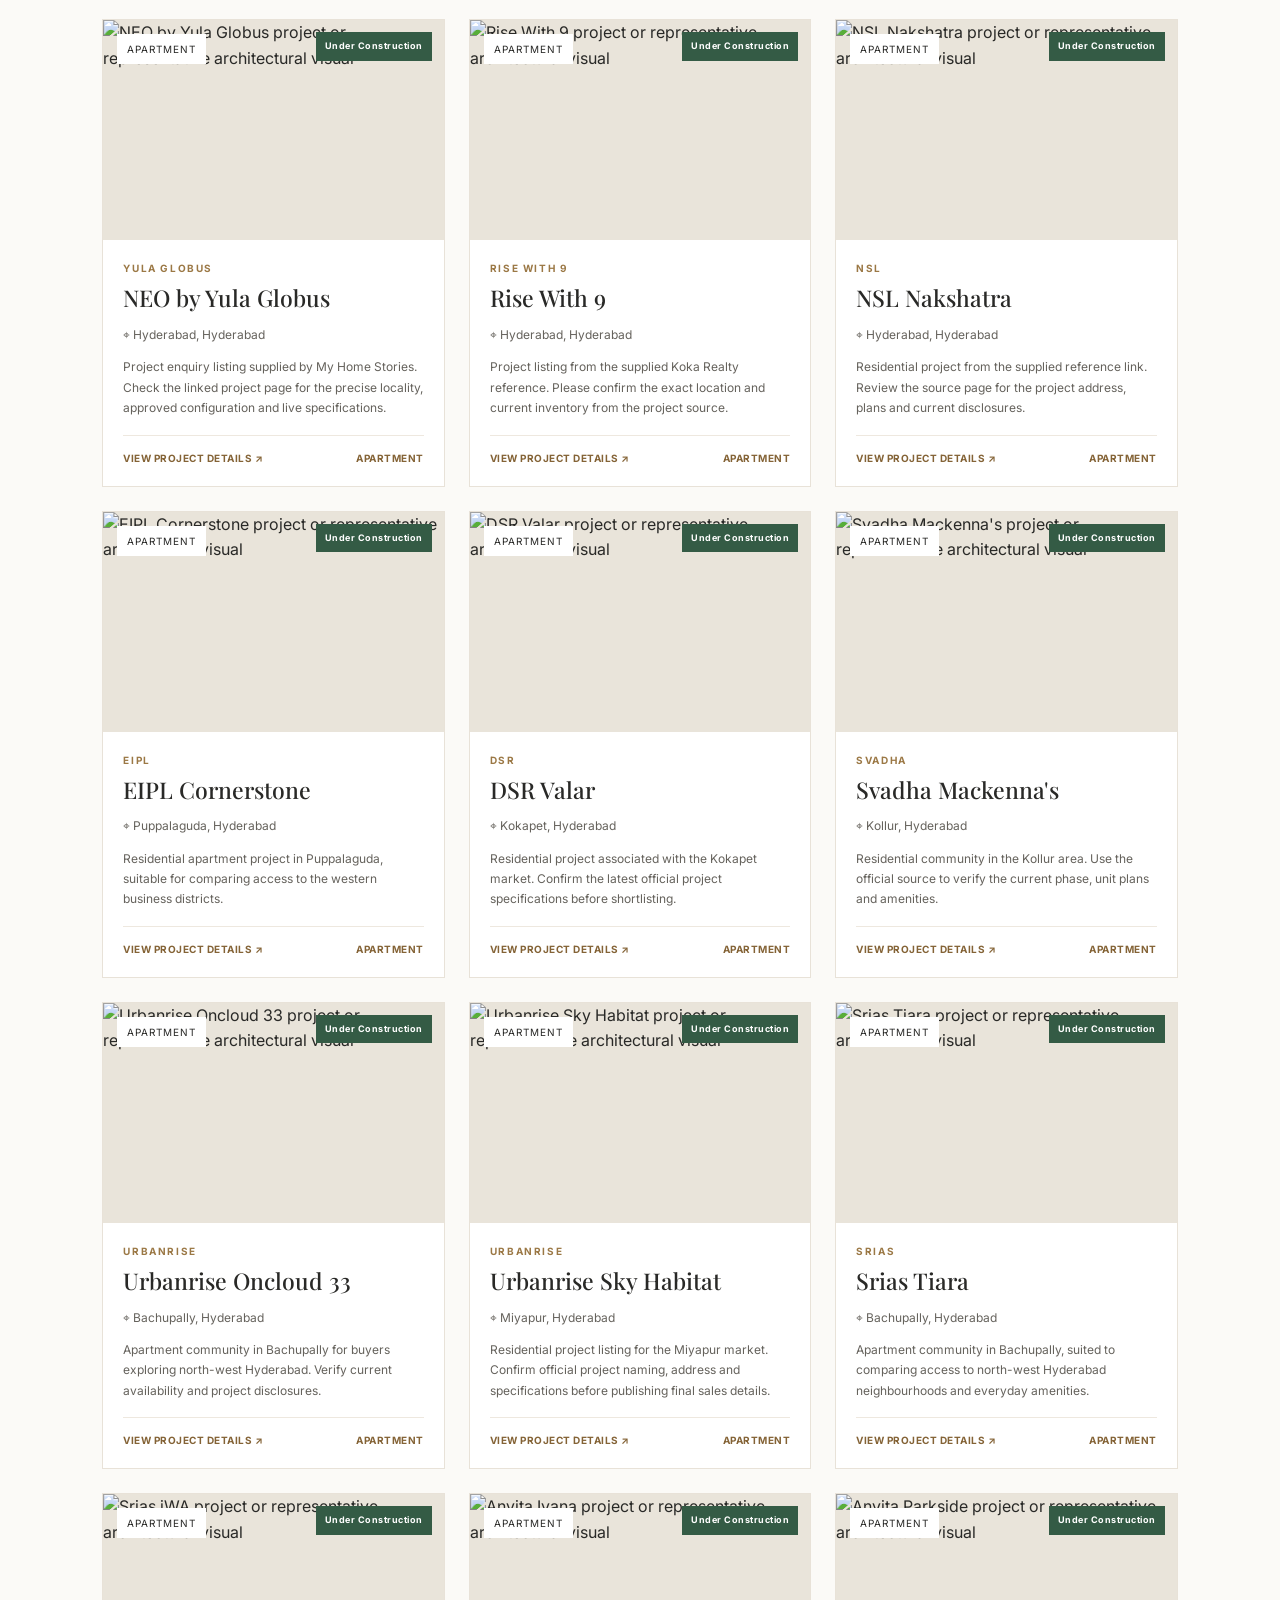
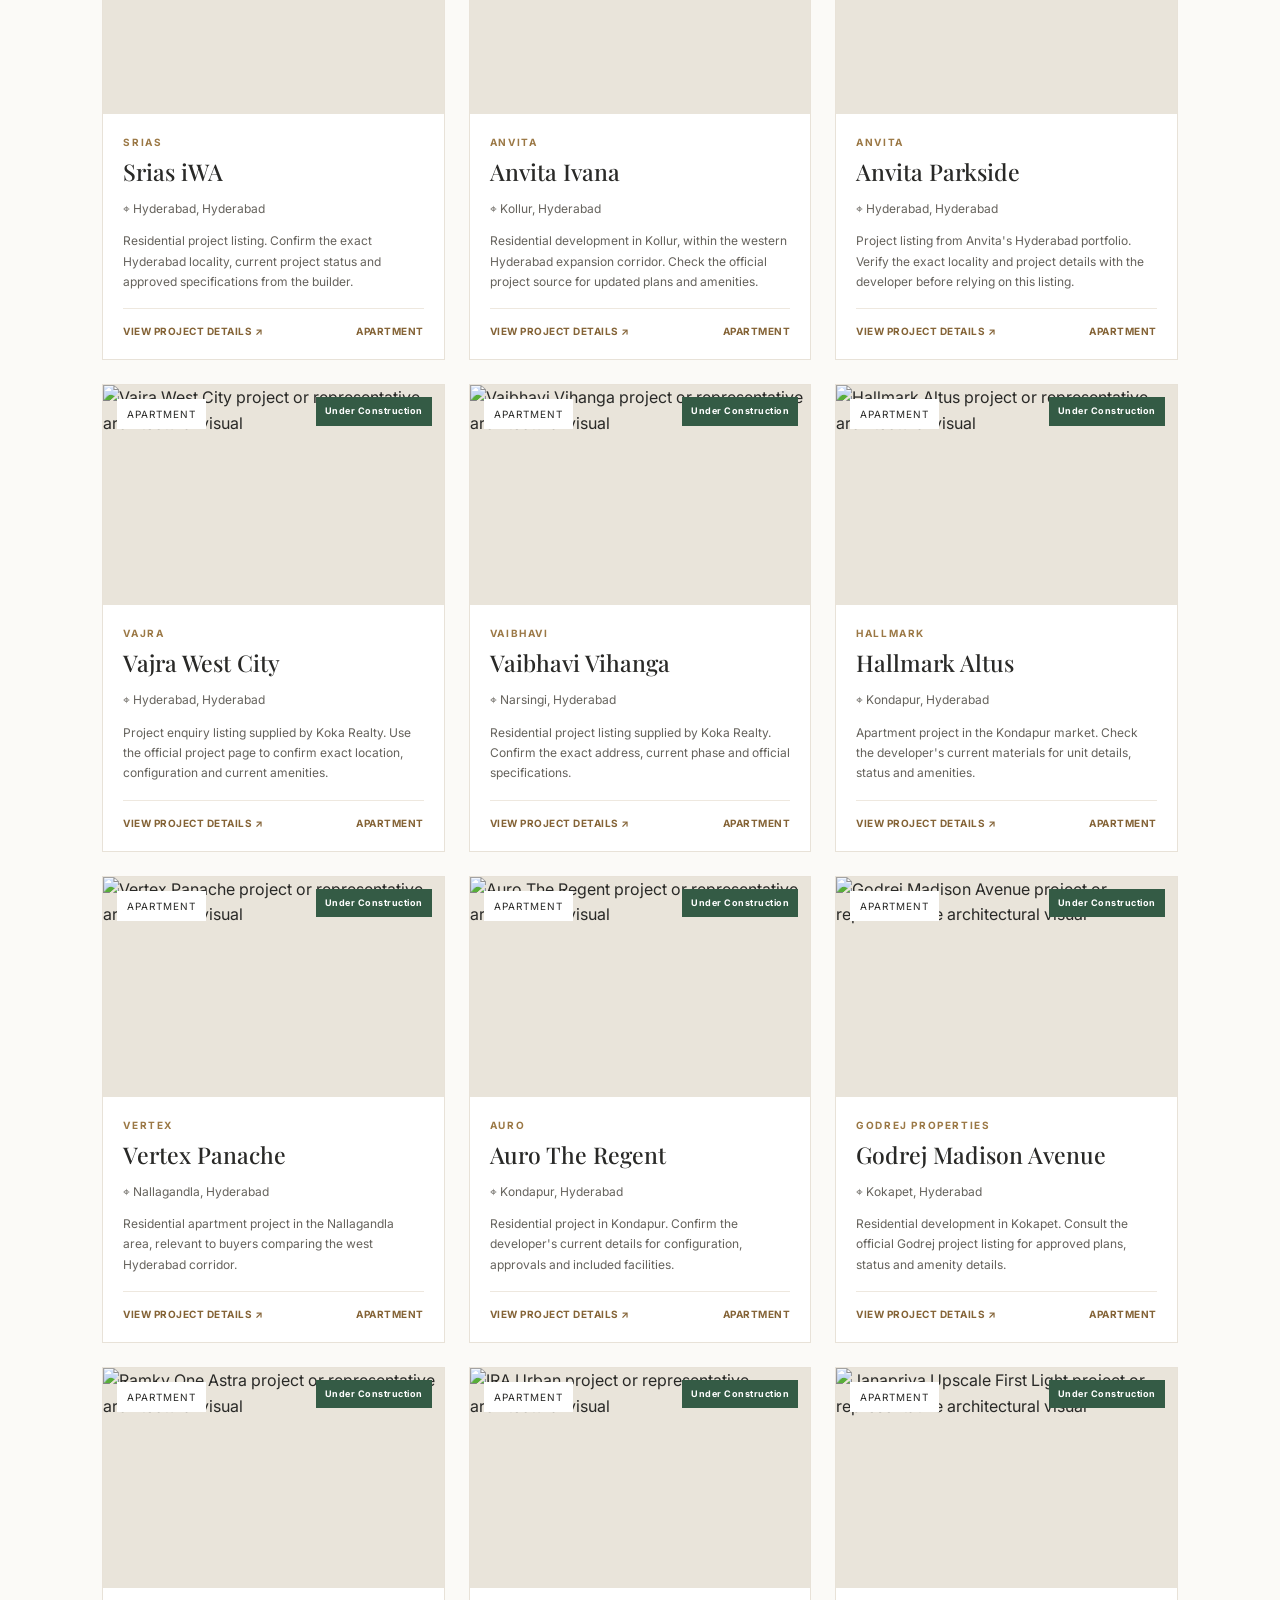
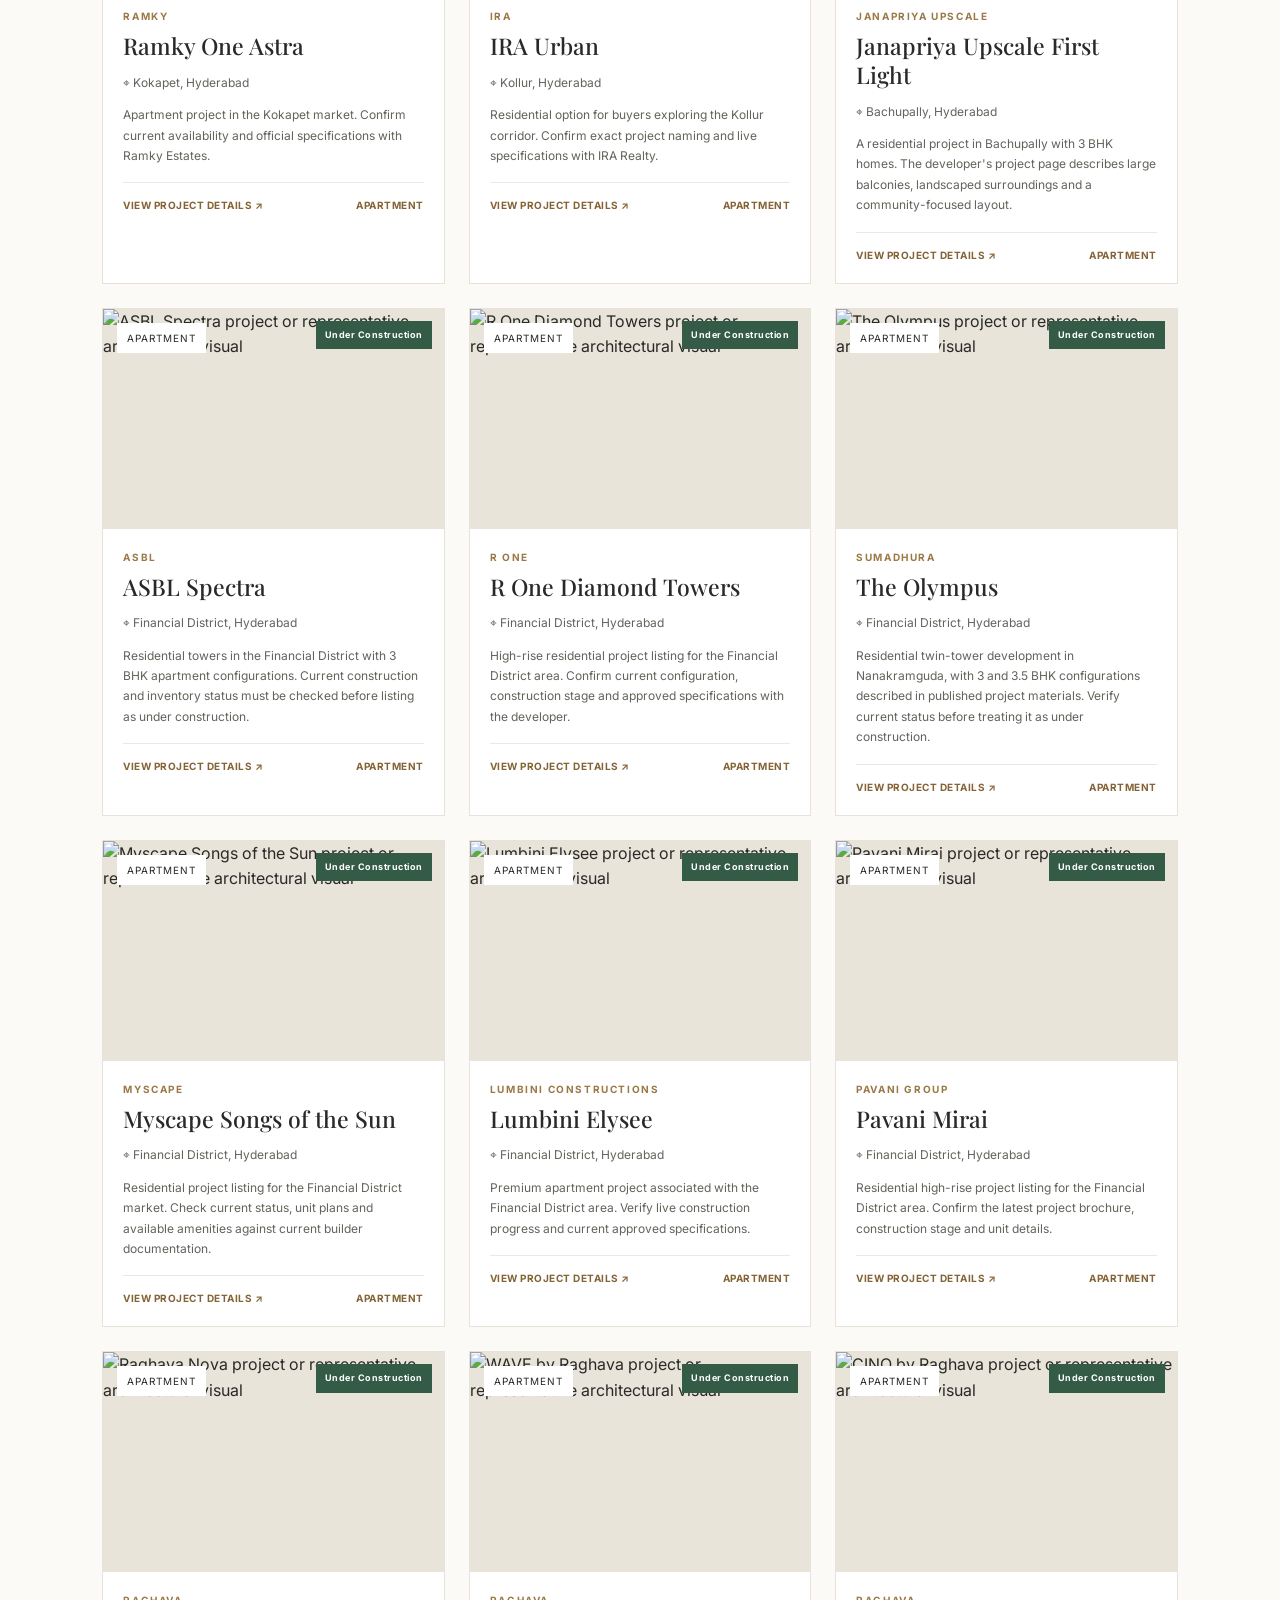
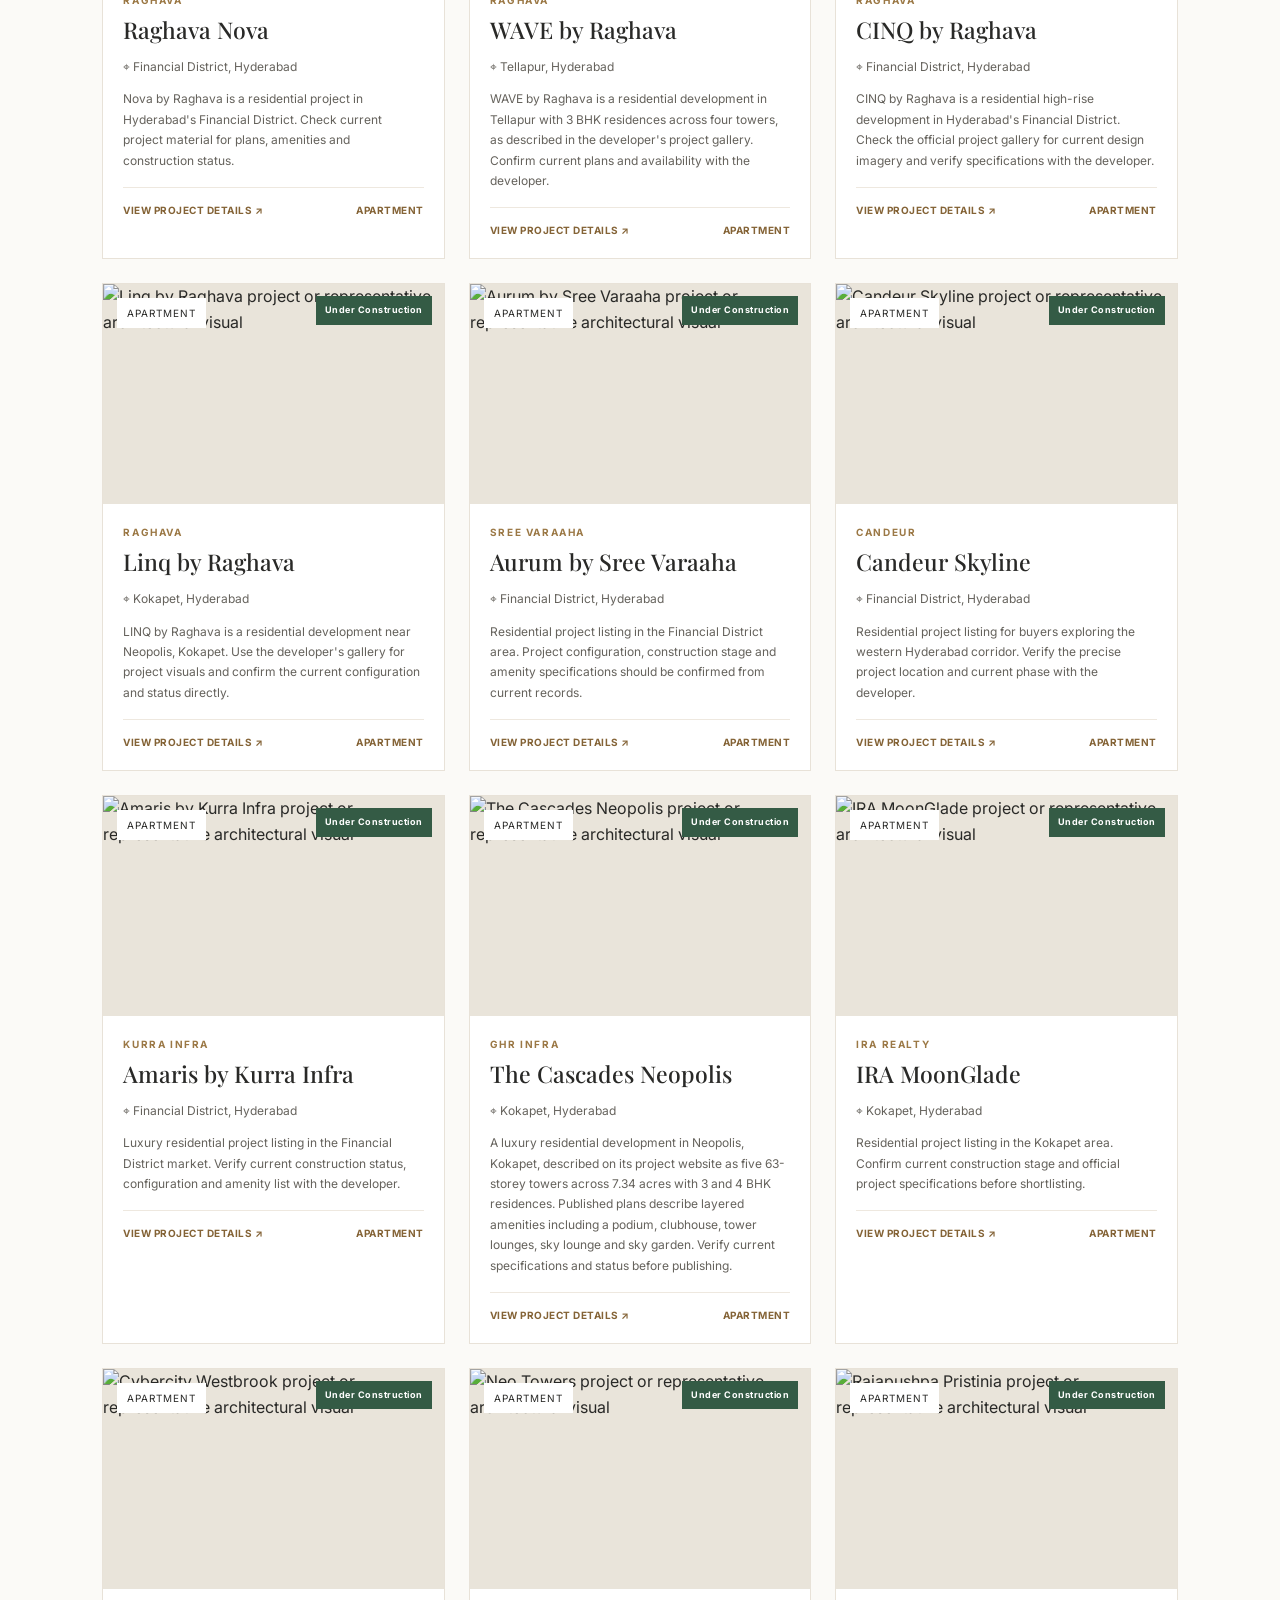
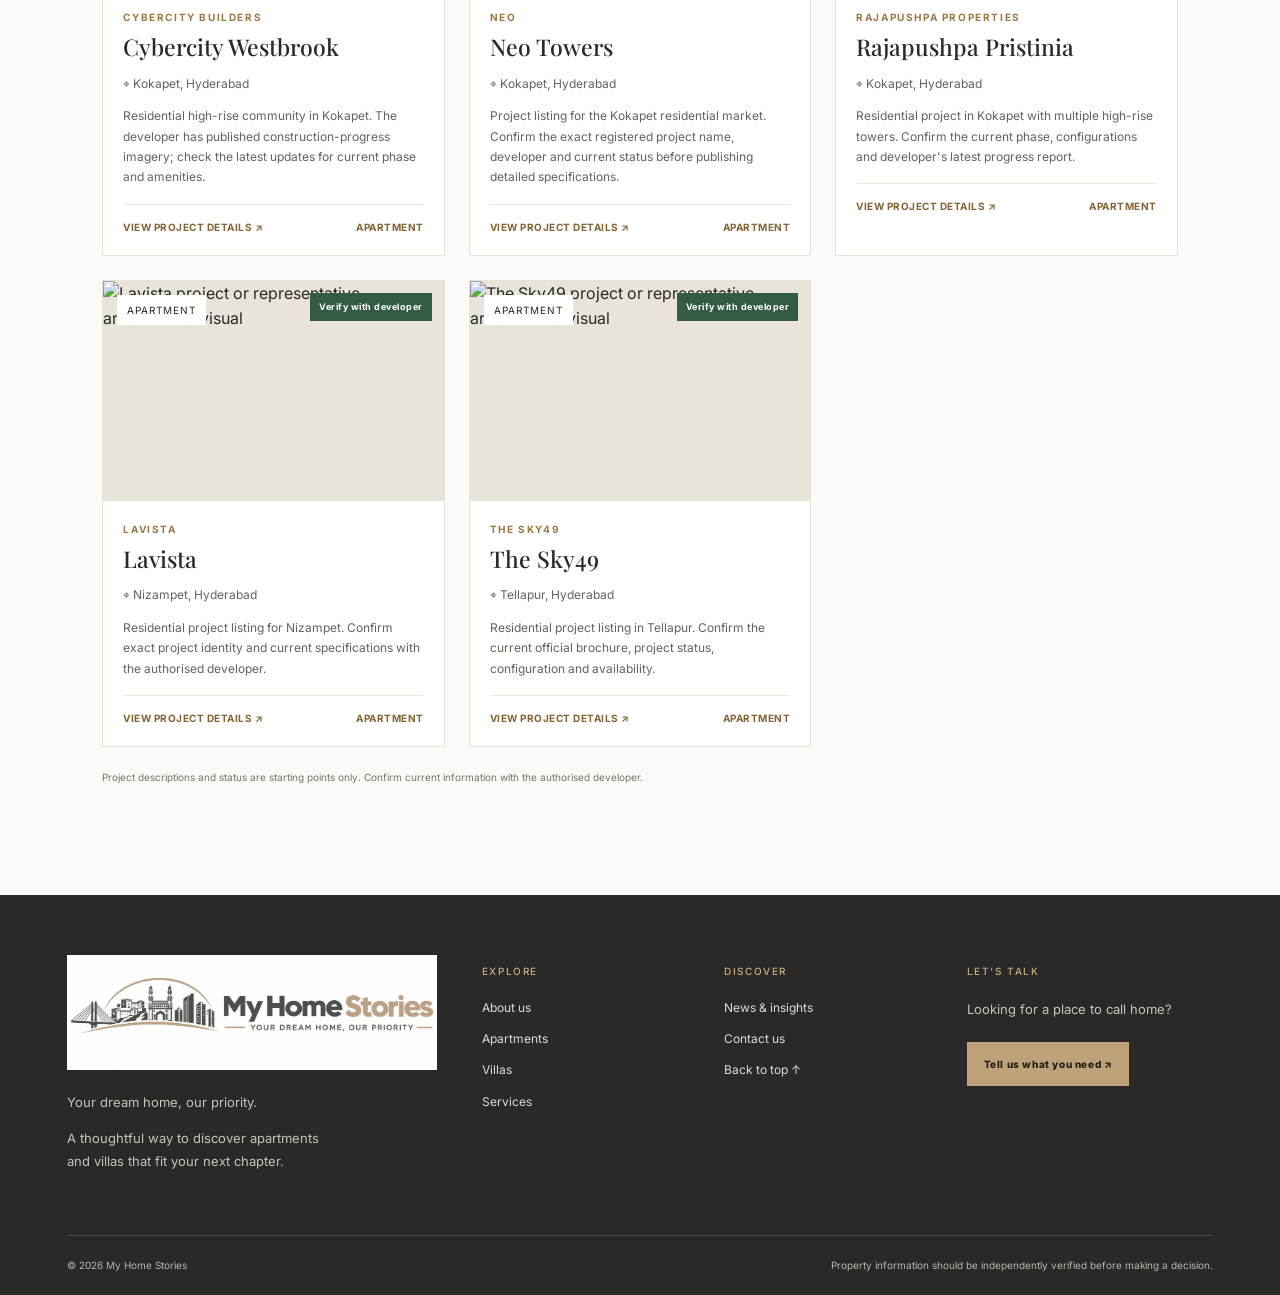
==== commit fe847d14: "Restrict Apartments page to matching projects" ====
--- a/apartments.html
+++ b/apartments.html
@@ -9,6 +9,7 @@
 <link href="https://fonts.googleapis.com/css2?family=Inter:wght@400;500;600;700;800&family=Playfair+Display:wght@400;500;600;700&display=swap" rel="stylesheet">
 <link rel="stylesheet" href="styles.css"><script src="script.js" defer></script>
 </head>
+<body data-page-kind="Apartment">
 <div class="topline"><span>YOUR DREAM HOME, OUR PRIORITY</span><span>PROPERTY DISCOVERY · HYDERABAD</span></div>
 <header class="header">
 <a class="brand" href="#home" aria-label="My Home Stories home"><span class="brand-logo-crop"><img class="brand-logo" src="assets/my-home-stories-original-logo.webp" alt="My Home Stories — Your dream home, our priority"></span></a>
@@ -18,4 +19,4 @@
 <div class="nav-group"><button class="nav-item dropdown-toggle" id="projectsToggle">PROJECTS <span>⌄</span></button><div class="dropdown"><a href="projects.html">All Projects ↗</a><a href="apartments.html">Apartments ↗</a><a href="villas.html">Villas ↗</a></div></div>
 <a class="nav-item" href="services.html">SERVICES</a><a class="nav-item" href="news.html">NEWS</a><a class="nav-item" href="contact.html">CONTACT US</a>
 <a class="nav-cta" href="contact.html">FIND YOUR HOME ↗</a>
-</nav></header><main id="app"><section class="page-intro section"><div class="section-kicker">MY HOME STORIES <i></i></div><h1>Apartments in Hyderabad</h1><p>Explore apartment projects by location and developer across Hyderabad.</p></section><section class="project-section section" id="all-projects"><div class="section-head"><div><div class="section-kicker">A PLACE TO START <i></i></div><h2>Explore selected <em>projects.</em></h2></div><p>Search by project, builder or neighbourhood. Open a project for its overview and image gallery.</p></div><div class="filters"><input id="projectQuery" type="search" placeholder="Search project, builder or area" aria-label="Search projects"><select id="projectKind" aria-label="Property type"><option value="all">Apartments & villas</option><option value="Apartment">Apartments</option><option value="Villa">Villas</option></select><select id="projectArea" aria-label="Location"><option value="">All locations</option><option value="Neopolis">Neopolis</option><option value="Financial District">Financial District</option><option value="Puppalaguda">Puppalaguda</option><option value="Hi-Tech City">Hi-Tech City</option><option value="Manikonda">Manikonda</option><option value="Narsingi">Narsingi</option><option value="Tellapur">Tellapur</option><option value="Kollur">Kollur</option><option value="Mokila">Mokila</option><option value="Miyapur">Miyapur</option><option value="Kondapur">Kondapur</option><option value="Kukatpally">Kukatpally</option><option value="Bachupally">Bachupally</option><option value="Rajendra Nagar">Rajendra Nagar</option></select><button id="resetFilters" class="reset-button">RESET</button></div><p class="results-count" id="resultsCount"></p><div class="project-grid" id="projectGrid"></div><p class="sample-note">Project descriptions and status are starting points only. Confirm current information with the authorised developer.</p></section><div class="modal" id="projectModal" aria-hidden="true"><div class="modal-panel" role="dialog" aria-modal="true" aria-labelledby="modalTitle"><button class="modal-close" id="modalClose" aria-label="Close project details">×</button><img id="modalImage" alt=""><div class="modal-content"><span class="section-kicker" id="modalBuilder"></span><h2 id="modalTitle"></h2><p id="modalLocation"></p><p id="modalDescription"></p><h3>Overview & what to verify</h3><ul id="modalAmenities"></ul><a class="gold-button" href="#contact" id="modalEnquire">ENQUIRE ABOUT THIS PROJECT ↗</a></div></div></div></main><footer class="footer"><div class="footer-main"><div><a class="footer-brand" href="index.html" aria-label="My Home Stories home"><span class="footer-logo-crop"><img src="assets/my-home-stories-original-logo.webp" alt="My Home Stories — Your dream home, our priority"></span></a><p>Your dream home, our priority.</p><p class="footer-note">A thoughtful way to discover apartments and villas that fit your next chapter.</p></div><div><h3>EXPLORE</h3><a href="about.html">About us</a><a href="apartments.html">Apartments</a><a href="villas.html">Villas</a><a href="services.html">Services</a></div><div><h3>DISCOVER</h3><a href="news.html">News & insights</a><a href="contact.html">Contact us</a><a href="index.html">Back to top ↑</a></div><div><h3>LET'S TALK</h3><p>Looking for a place to call home?</p><a class="footer-cta" href="contact.html">Tell us what you need ↗</a></div></div><div class="footer-bottom"><span>© <span id="year"></span> My Home Stories</span><span>Property information should be independently verified before making a decision.</span></div></footer><div class="modal" id="projectModal" aria-hidden="true"><div class="modal-panel" role="dialog" aria-modal="true" aria-labelledby="modalTitle"><button class="modal-close" id="modalClose" aria-label="Close project details">×</button><img id="modalImage" alt=""><div class="modal-content"><span class="section-kicker" id="modalBuilder"></span><h2 id="modalTitle"></h2><p id="modalLocation"></p><p id="modalDescription"></p><h3>Overview & what to verify</h3><ul id="modalAmenities"></ul><a class="gold-button" href="#contact" id="modalEnquire">ENQUIRE ABOUT THIS PROJECT ↗</a></div></div></div></body></html>+</nav></header><main id="app"><section class="page-intro section"><div class="section-kicker">MY HOME STORIES <i></i></div><h1>Apartments in Hyderabad</h1><p>Explore apartment projects by location and developer across Hyderabad.</p></section><section class="project-section section" id="all-projects"><div class="section-head"><div><div class="section-kicker">A PLACE TO START <i></i></div><h2>Explore selected <em>projects.</em></h2></div><p>Search by project, builder or neighbourhood. Open a project for its overview and image gallery.</p></div><div class="filters"><input id="projectQuery" type="search" placeholder="Search project, builder or area" aria-label="Search projects"><select id="projectKind" aria-label="Property type"><option value="all">Apartments only</option><option value="Apartment">Apartments</option><option value="Villa">Villas</option></select><select id="projectArea" aria-label="Location"><option value="">All locations</option><option value="Neopolis">Neopolis</option><option value="Financial District">Financial District</option><option value="Puppalaguda">Puppalaguda</option><option value="Hi-Tech City">Hi-Tech City</option><option value="Manikonda">Manikonda</option><option value="Narsingi">Narsingi</option><option value="Tellapur">Tellapur</option><option value="Kollur">Kollur</option><option value="Mokila">Mokila</option><option value="Miyapur">Miyapur</option><option value="Kondapur">Kondapur</option><option value="Kukatpally">Kukatpally</option><option value="Bachupally">Bachupally</option><option value="Rajendra Nagar">Rajendra Nagar</option></select><button id="resetFilters" class="reset-button">RESET</button></div><p class="results-count" id="resultsCount"></p><div class="project-grid" id="projectGrid"></div><p class="sample-note">Project descriptions and status are starting points only. Confirm current information with the authorised developer.</p></section><div class="modal" id="projectModal" aria-hidden="true"><div class="modal-panel" role="dialog" aria-modal="true" aria-labelledby="modalTitle"><button class="modal-close" id="modalClose" aria-label="Close project details">×</button><img id="modalImage" alt=""><div class="modal-content"><span class="section-kicker" id="modalBuilder"></span><h2 id="modalTitle"></h2><p id="modalLocation"></p><p id="modalDescription"></p><h3>Overview & what to verify</h3><ul id="modalAmenities"></ul><a class="gold-button" href="#contact" id="modalEnquire">ENQUIRE ABOUT THIS PROJECT ↗</a></div></div></div></main><footer class="footer"><div class="footer-main"><div><a class="footer-brand" href="index.html" aria-label="My Home Stories home"><span class="footer-logo-crop"><img src="assets/my-home-stories-original-logo.webp" alt="My Home Stories — Your dream home, our priority"></span></a><p>Your dream home, our priority.</p><p class="footer-note">A thoughtful way to discover apartments and villas that fit your next chapter.</p></div><div><h3>EXPLORE</h3><a href="about.html">About us</a><a href="apartments.html">Apartments</a><a href="villas.html">Villas</a><a href="services.html">Services</a></div><div><h3>DISCOVER</h3><a href="news.html">News & insights</a><a href="contact.html">Contact us</a><a href="index.html">Back to top ↑</a></div><div><h3>LET'S TALK</h3><p>Looking for a place to call home?</p><a class="footer-cta" href="contact.html">Tell us what you need ↗</a></div></div><div class="footer-bottom"><span>© <span id="year"></span> My Home Stories</span><span>Property information should be independently verified before making a decision.</span></div></footer><div class="modal" id="projectModal" aria-hidden="true"><div class="modal-panel" role="dialog" aria-modal="true" aria-labelledby="modalTitle"><button class="modal-close" id="modalClose" aria-label="Close project details">×</button><img id="modalImage" alt=""><div class="modal-content"><span class="section-kicker" id="modalBuilder"></span><h2 id="modalTitle"></h2><p id="modalLocation"></p><p id="modalDescription"></p><h3>Overview & what to verify</h3><ul id="modalAmenities"></ul><a class="gold-button" href="#contact" id="modalEnquire">ENQUIRE ABOUT THIS PROJECT ↗</a></div></div></div></body></html>
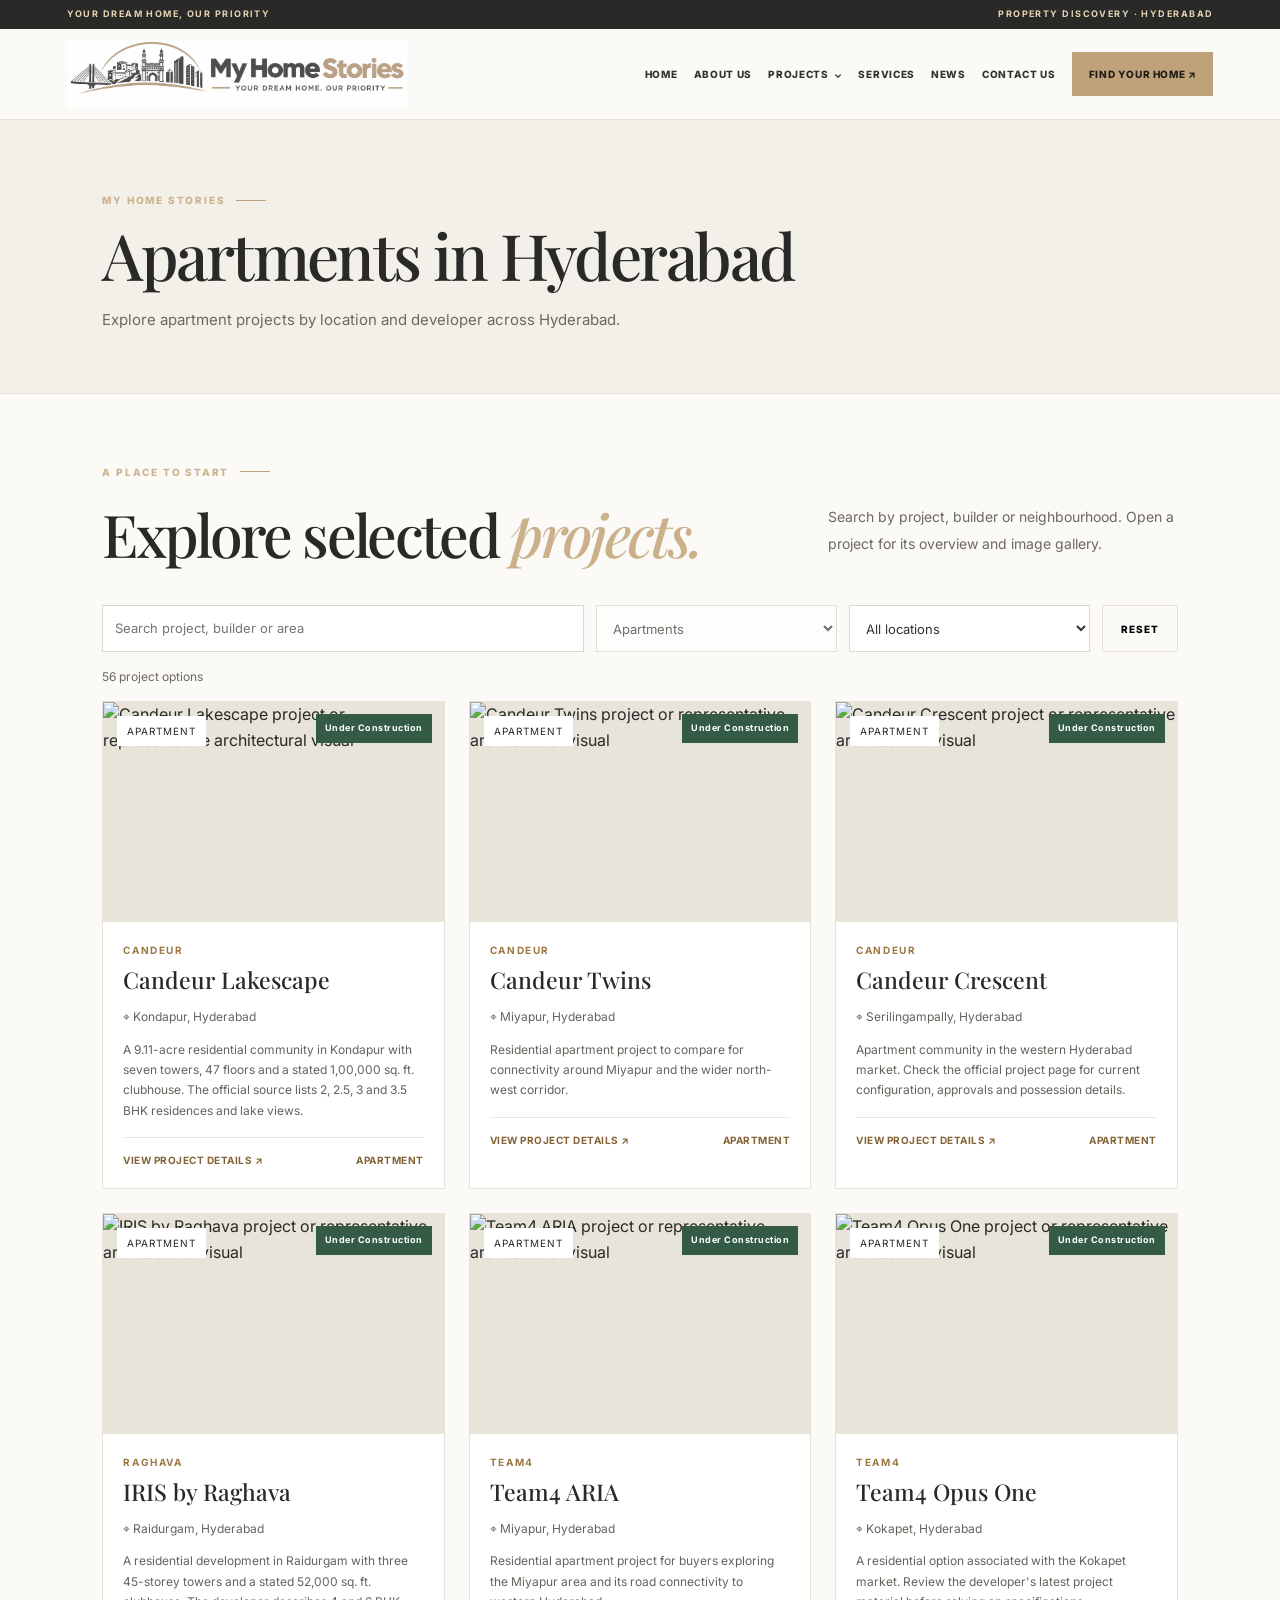
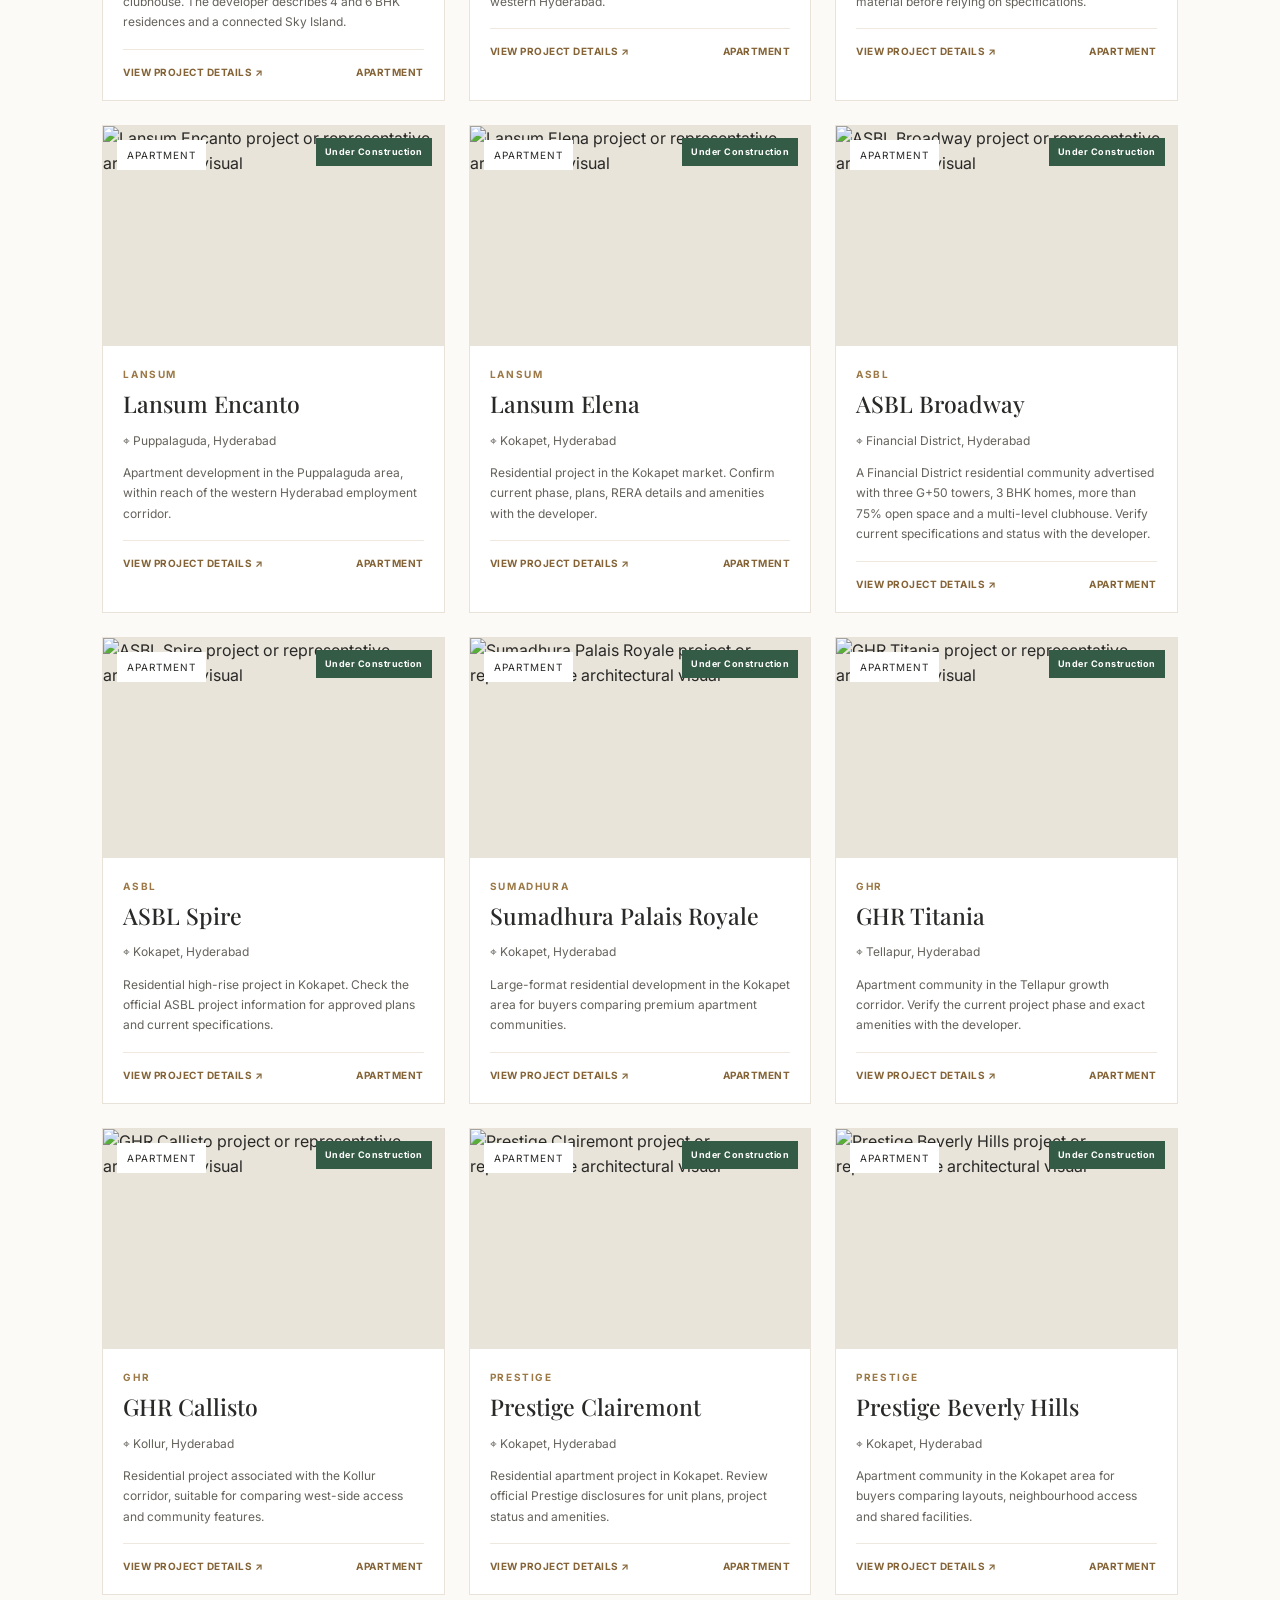
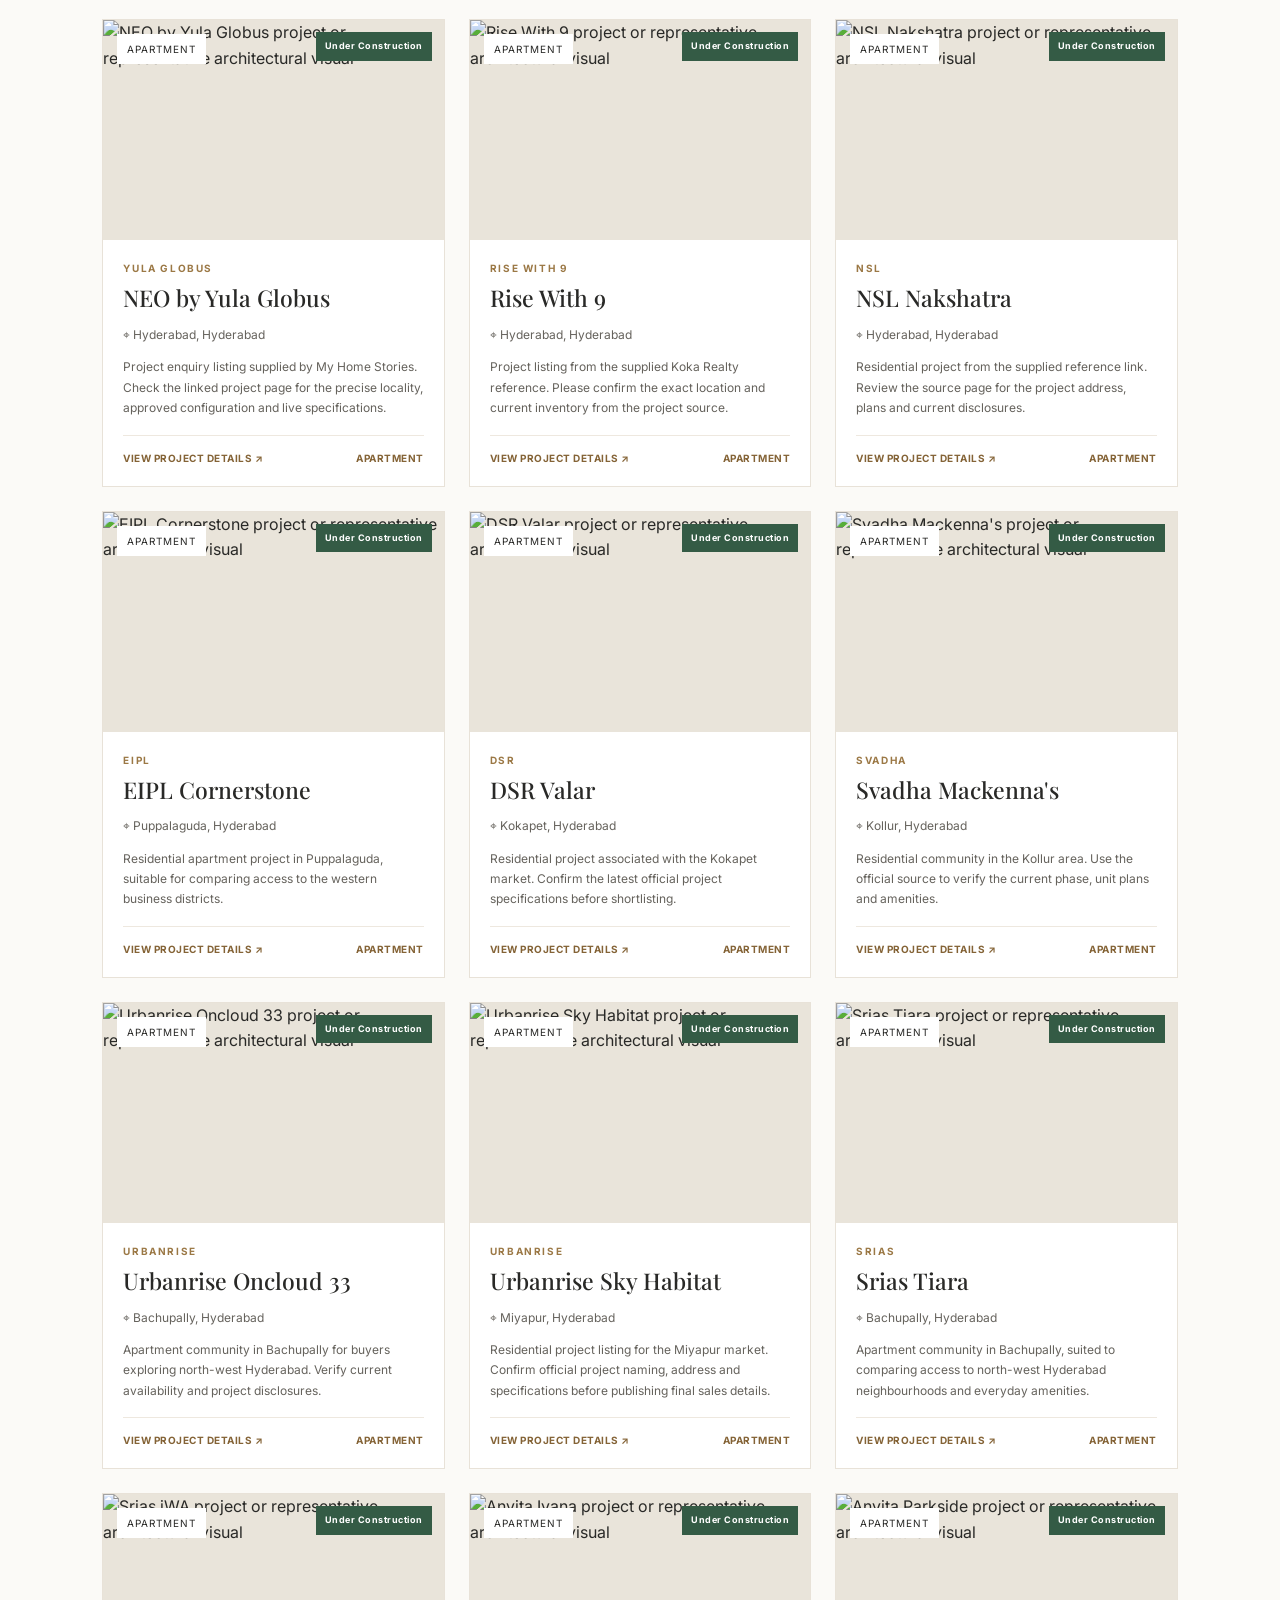
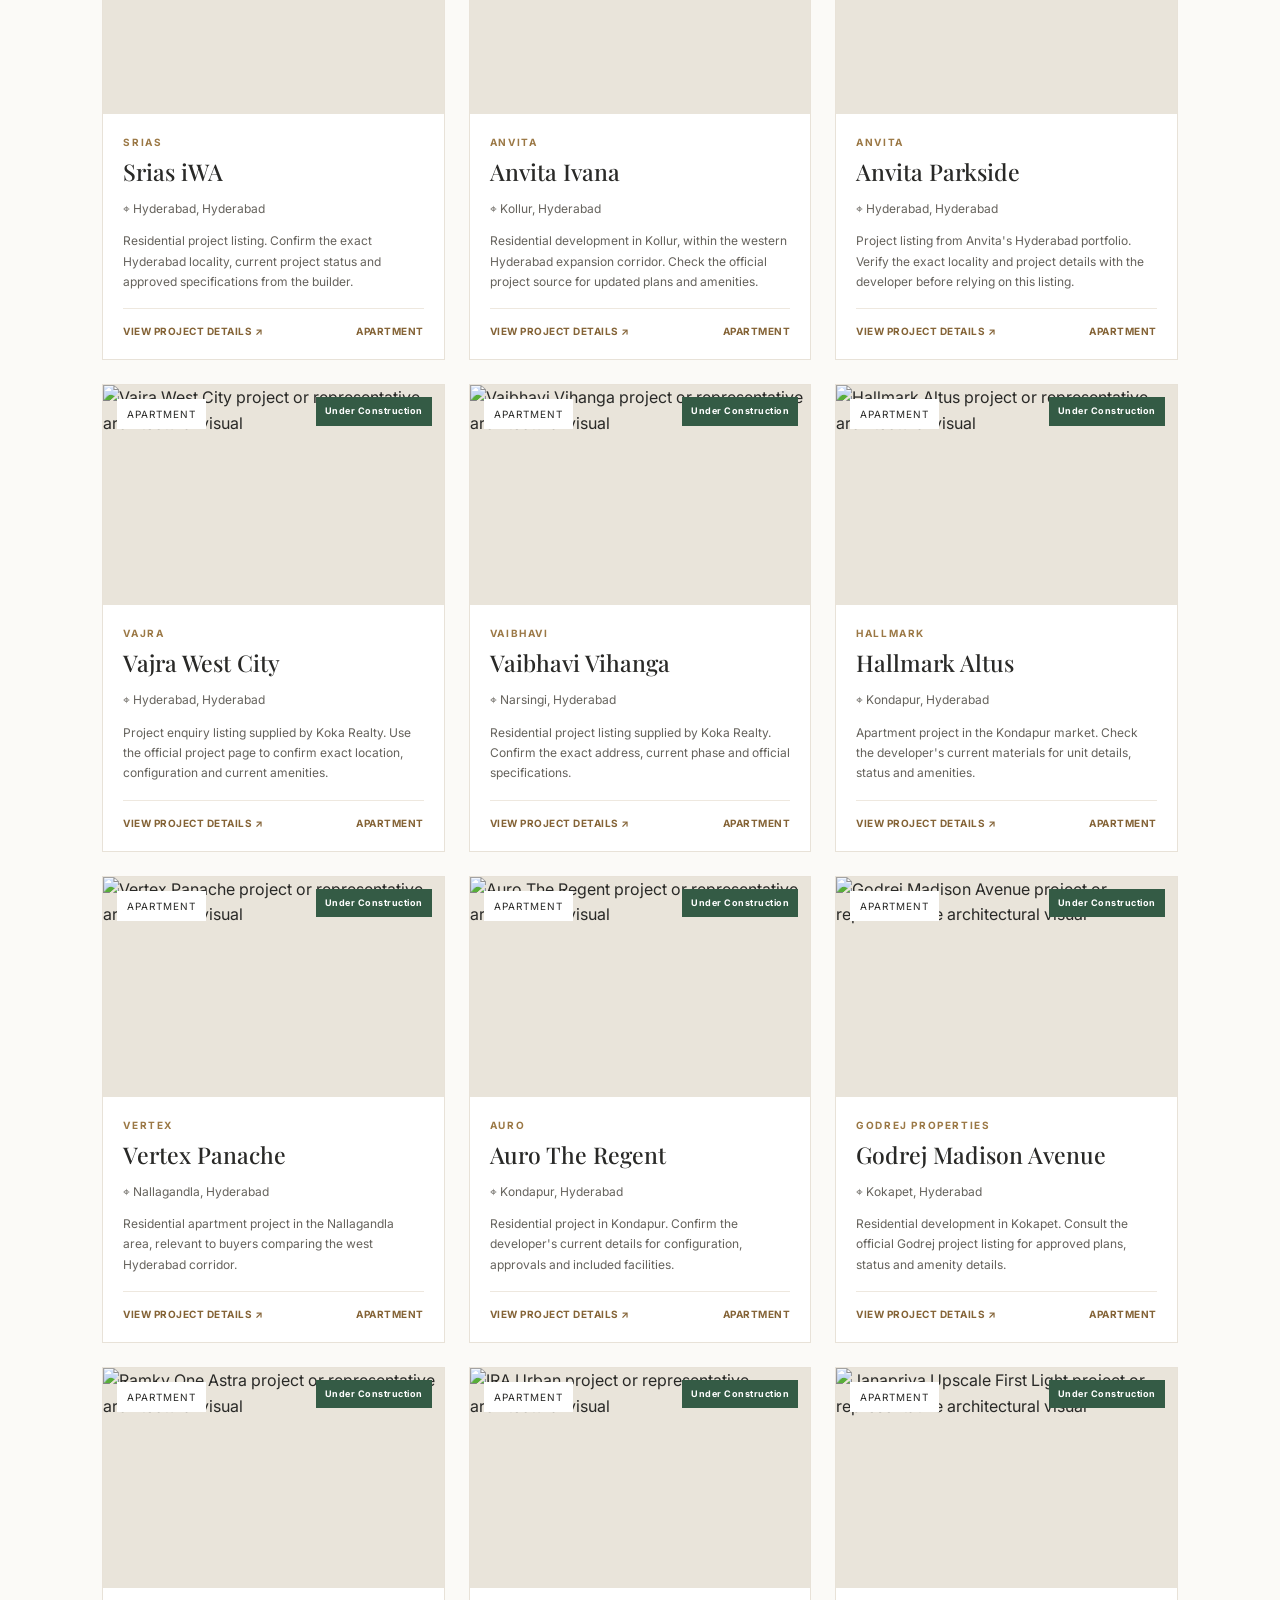
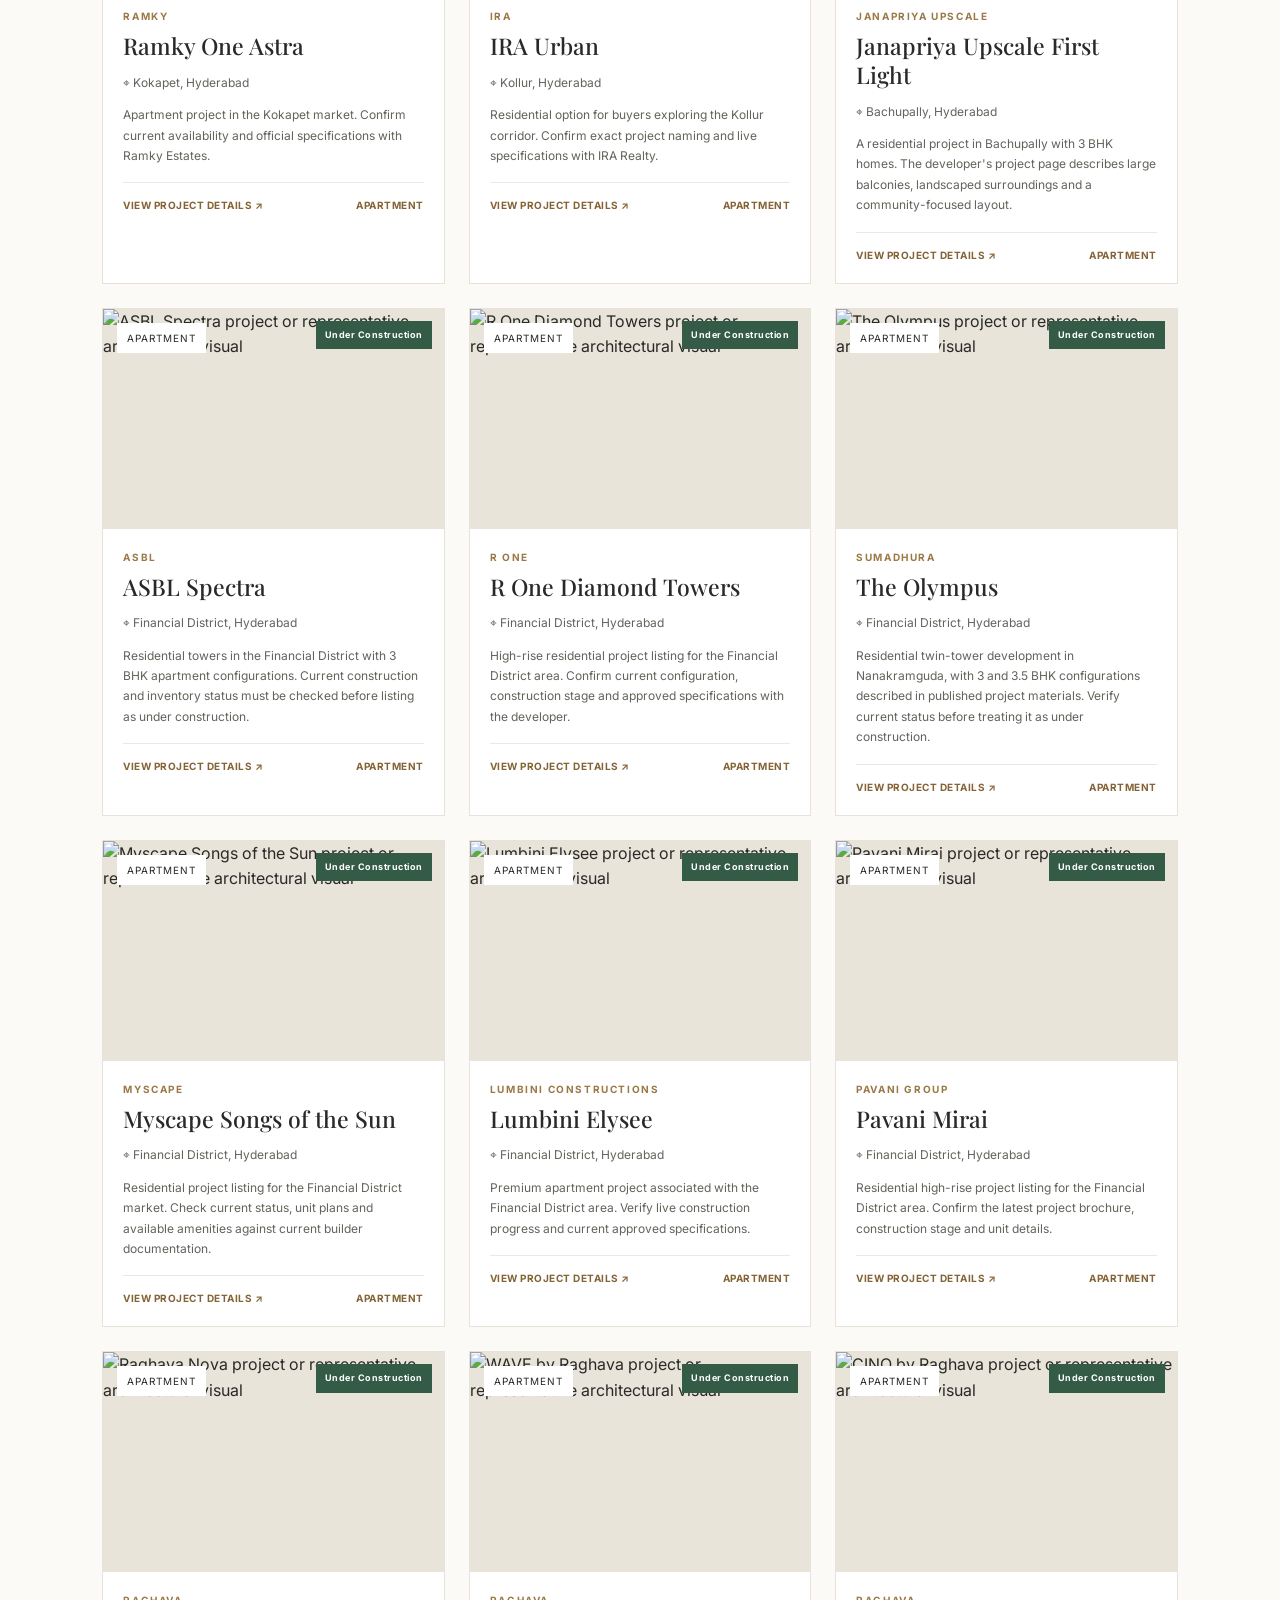
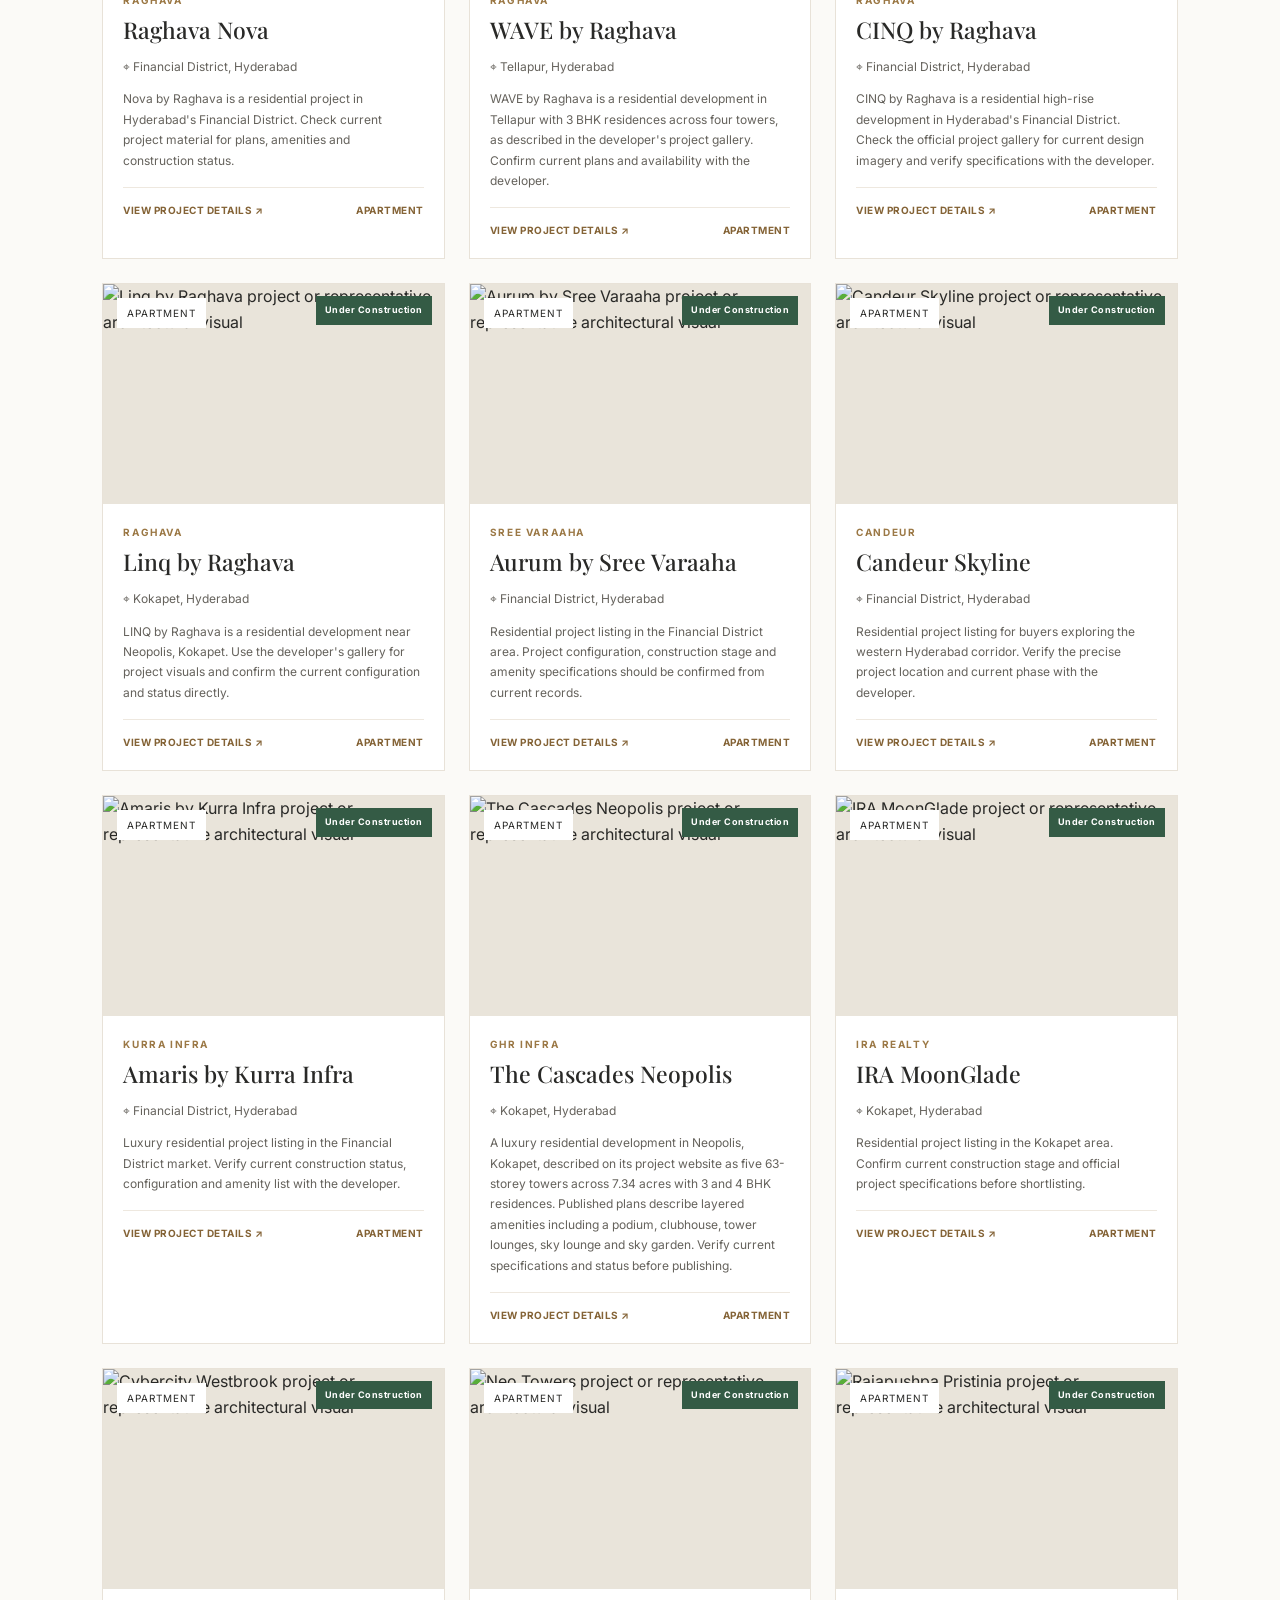
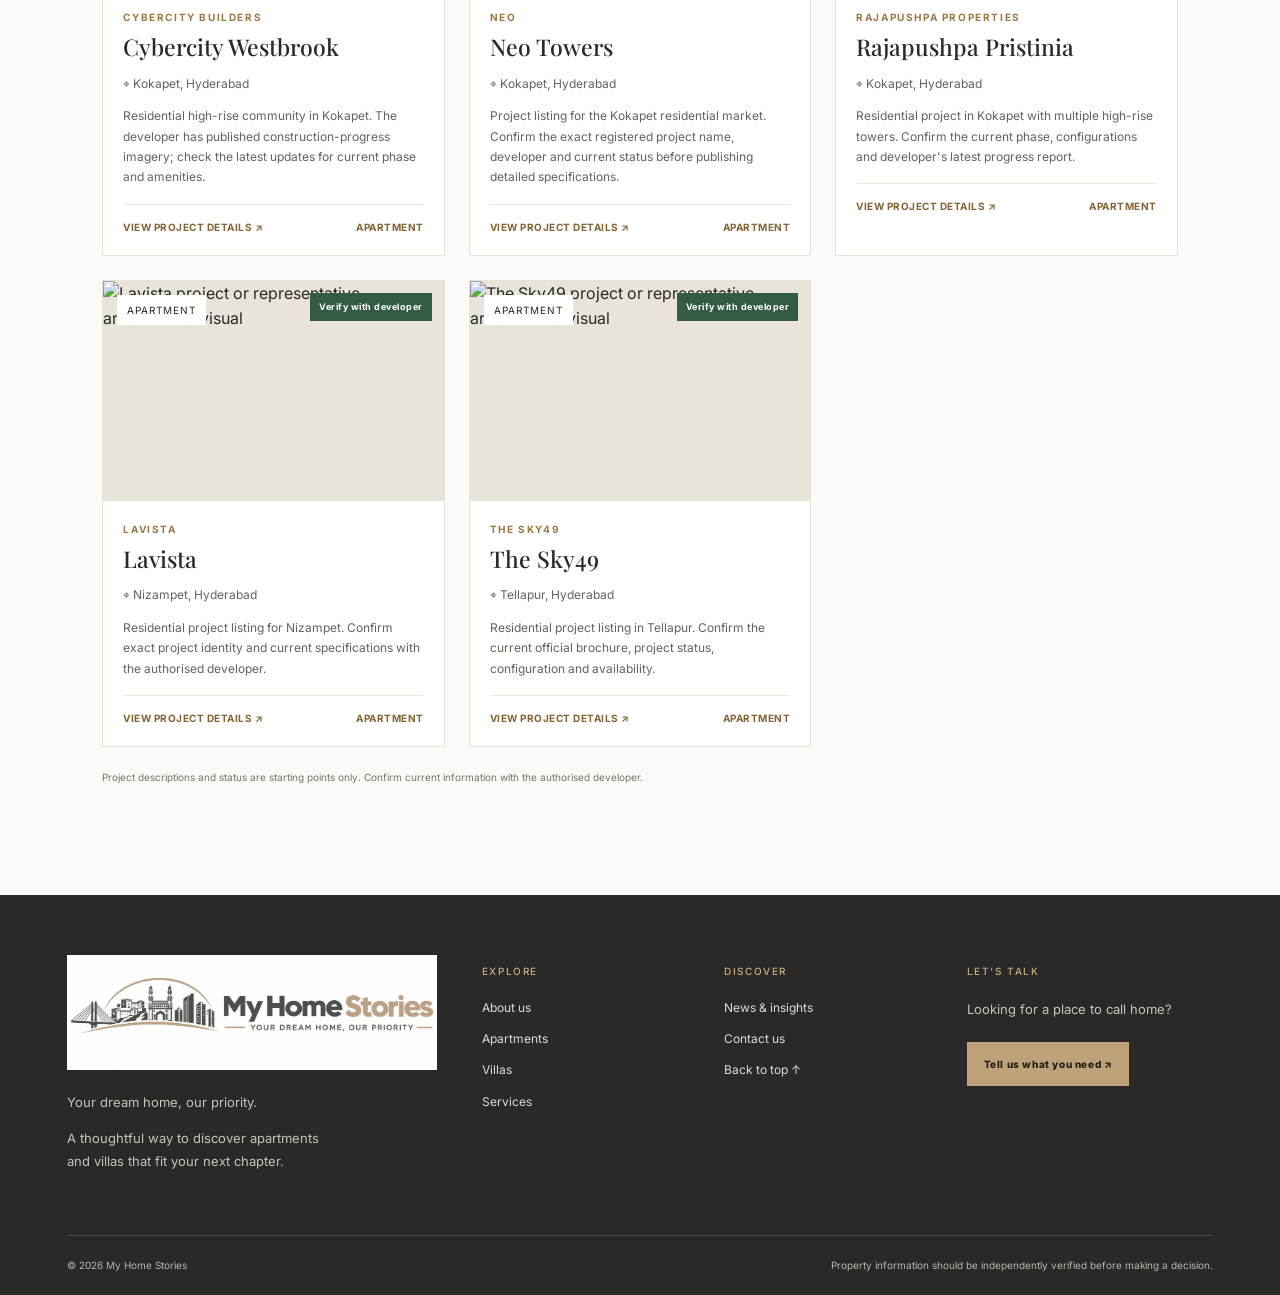
==== commit a458115d: "Lock property category on dedicated listing page" ====
--- a/apartments.html
+++ b/apartments.html
@@ -19,4 +19,4 @@
 <div class="nav-group"><button class="nav-item dropdown-toggle" id="projectsToggle">PROJECTS <span>⌄</span></button><div class="dropdown"><a href="projects.html">All Projects ↗</a><a href="apartments.html">Apartments ↗</a><a href="villas.html">Villas ↗</a></div></div>
 <a class="nav-item" href="services.html">SERVICES</a><a class="nav-item" href="news.html">NEWS</a><a class="nav-item" href="contact.html">CONTACT US</a>
 <a class="nav-cta" href="contact.html">FIND YOUR HOME ↗</a>
-</nav></header><main id="app"><section class="page-intro section"><div class="section-kicker">MY HOME STORIES <i></i></div><h1>Apartments in Hyderabad</h1><p>Explore apartment projects by location and developer across Hyderabad.</p></section><section class="project-section section" id="all-projects"><div class="section-head"><div><div class="section-kicker">A PLACE TO START <i></i></div><h2>Explore selected <em>projects.</em></h2></div><p>Search by project, builder or neighbourhood. Open a project for its overview and image gallery.</p></div><div class="filters"><input id="projectQuery" type="search" placeholder="Search project, builder or area" aria-label="Search projects"><select id="projectKind" aria-label="Property type"><option value="all">Apartments only</option><option value="Apartment">Apartments</option><option value="Villa">Villas</option></select><select id="projectArea" aria-label="Location"><option value="">All locations</option><option value="Neopolis">Neopolis</option><option value="Financial District">Financial District</option><option value="Puppalaguda">Puppalaguda</option><option value="Hi-Tech City">Hi-Tech City</option><option value="Manikonda">Manikonda</option><option value="Narsingi">Narsingi</option><option value="Tellapur">Tellapur</option><option value="Kollur">Kollur</option><option value="Mokila">Mokila</option><option value="Miyapur">Miyapur</option><option value="Kondapur">Kondapur</option><option value="Kukatpally">Kukatpally</option><option value="Bachupally">Bachupally</option><option value="Rajendra Nagar">Rajendra Nagar</option></select><button id="resetFilters" class="reset-button">RESET</button></div><p class="results-count" id="resultsCount"></p><div class="project-grid" id="projectGrid"></div><p class="sample-note">Project descriptions and status are starting points only. Confirm current information with the authorised developer.</p></section><div class="modal" id="projectModal" aria-hidden="true"><div class="modal-panel" role="dialog" aria-modal="true" aria-labelledby="modalTitle"><button class="modal-close" id="modalClose" aria-label="Close project details">×</button><img id="modalImage" alt=""><div class="modal-content"><span class="section-kicker" id="modalBuilder"></span><h2 id="modalTitle"></h2><p id="modalLocation"></p><p id="modalDescription"></p><h3>Overview & what to verify</h3><ul id="modalAmenities"></ul><a class="gold-button" href="#contact" id="modalEnquire">ENQUIRE ABOUT THIS PROJECT ↗</a></div></div></div></main><footer class="footer"><div class="footer-main"><div><a class="footer-brand" href="index.html" aria-label="My Home Stories home"><span class="footer-logo-crop"><img src="assets/my-home-stories-original-logo.webp" alt="My Home Stories — Your dream home, our priority"></span></a><p>Your dream home, our priority.</p><p class="footer-note">A thoughtful way to discover apartments and villas that fit your next chapter.</p></div><div><h3>EXPLORE</h3><a href="about.html">About us</a><a href="apartments.html">Apartments</a><a href="villas.html">Villas</a><a href="services.html">Services</a></div><div><h3>DISCOVER</h3><a href="news.html">News & insights</a><a href="contact.html">Contact us</a><a href="index.html">Back to top ↑</a></div><div><h3>LET'S TALK</h3><p>Looking for a place to call home?</p><a class="footer-cta" href="contact.html">Tell us what you need ↗</a></div></div><div class="footer-bottom"><span>© <span id="year"></span> My Home Stories</span><span>Property information should be independently verified before making a decision.</span></div></footer><div class="modal" id="projectModal" aria-hidden="true"><div class="modal-panel" role="dialog" aria-modal="true" aria-labelledby="modalTitle"><button class="modal-close" id="modalClose" aria-label="Close project details">×</button><img id="modalImage" alt=""><div class="modal-content"><span class="section-kicker" id="modalBuilder"></span><h2 id="modalTitle"></h2><p id="modalLocation"></p><p id="modalDescription"></p><h3>Overview & what to verify</h3><ul id="modalAmenities"></ul><a class="gold-button" href="#contact" id="modalEnquire">ENQUIRE ABOUT THIS PROJECT ↗</a></div></div></div></body></html>+</nav></header><main id="app"><section class="page-intro section"><div class="section-kicker">MY HOME STORIES <i></i></div><h1>Apartments in Hyderabad</h1><p>Explore apartment projects by location and developer across Hyderabad.</p></section><section class="project-section section" id="all-projects"><div class="section-head"><div><div class="section-kicker">A PLACE TO START <i></i></div><h2>Explore selected <em>projects.</em></h2></div><p>Search by project, builder or neighbourhood. Open a project for its overview and image gallery.</p></div><div class="filters"><input id="projectQuery" type="search" placeholder="Search project, builder or area" aria-label="Search projects"><select id="projectKind" aria-label="Property type" disabled><option value="all">Apartments only</option><option value="Apartment">Apartments</option><option value="Villa">Villas</option></select><select id="projectArea" aria-label="Location"><option value="">All locations</option><option value="Neopolis">Neopolis</option><option value="Financial District">Financial District</option><option value="Puppalaguda">Puppalaguda</option><option value="Hi-Tech City">Hi-Tech City</option><option value="Manikonda">Manikonda</option><option value="Narsingi">Narsingi</option><option value="Tellapur">Tellapur</option><option value="Kollur">Kollur</option><option value="Mokila">Mokila</option><option value="Miyapur">Miyapur</option><option value="Kondapur">Kondapur</option><option value="Kukatpally">Kukatpally</option><option value="Bachupally">Bachupally</option><option value="Rajendra Nagar">Rajendra Nagar</option></select><button id="resetFilters" class="reset-button">RESET</button></div><p class="results-count" id="resultsCount"></p><div class="project-grid" id="projectGrid"></div><p class="sample-note">Project descriptions and status are starting points only. Confirm current information with the authorised developer.</p></section><div class="modal" id="projectModal" aria-hidden="true"><div class="modal-panel" role="dialog" aria-modal="true" aria-labelledby="modalTitle"><button class="modal-close" id="modalClose" aria-label="Close project details">×</button><img id="modalImage" alt=""><div class="modal-content"><span class="section-kicker" id="modalBuilder"></span><h2 id="modalTitle"></h2><p id="modalLocation"></p><p id="modalDescription"></p><h3>Overview & what to verify</h3><ul id="modalAmenities"></ul><a class="gold-button" href="#contact" id="modalEnquire">ENQUIRE ABOUT THIS PROJECT ↗</a></div></div></div></main><footer class="footer"><div class="footer-main"><div><a class="footer-brand" href="index.html" aria-label="My Home Stories home"><span class="footer-logo-crop"><img src="assets/my-home-stories-original-logo.webp" alt="My Home Stories — Your dream home, our priority"></span></a><p>Your dream home, our priority.</p><p class="footer-note">A thoughtful way to discover apartments and villas that fit your next chapter.</p></div><div><h3>EXPLORE</h3><a href="about.html">About us</a><a href="apartments.html">Apartments</a><a href="villas.html">Villas</a><a href="services.html">Services</a></div><div><h3>DISCOVER</h3><a href="news.html">News & insights</a><a href="contact.html">Contact us</a><a href="index.html">Back to top ↑</a></div><div><h3>LET'S TALK</h3><p>Looking for a place to call home?</p><a class="footer-cta" href="contact.html">Tell us what you need ↗</a></div></div><div class="footer-bottom"><span>© <span id="year"></span> My Home Stories</span><span>Property information should be independently verified before making a decision.</span></div></footer><div class="modal" id="projectModal" aria-hidden="true"><div class="modal-panel" role="dialog" aria-modal="true" aria-labelledby="modalTitle"><button class="modal-close" id="modalClose" aria-label="Close project details">×</button><img id="modalImage" alt=""><div class="modal-content"><span class="section-kicker" id="modalBuilder"></span><h2 id="modalTitle"></h2><p id="modalLocation"></p><p id="modalDescription"></p><h3>Overview & what to verify</h3><ul id="modalAmenities"></ul><a class="gold-button" href="#contact" id="modalEnquire">ENQUIRE ABOUT THIS PROJECT ↗</a></div></div></div></body></html>
